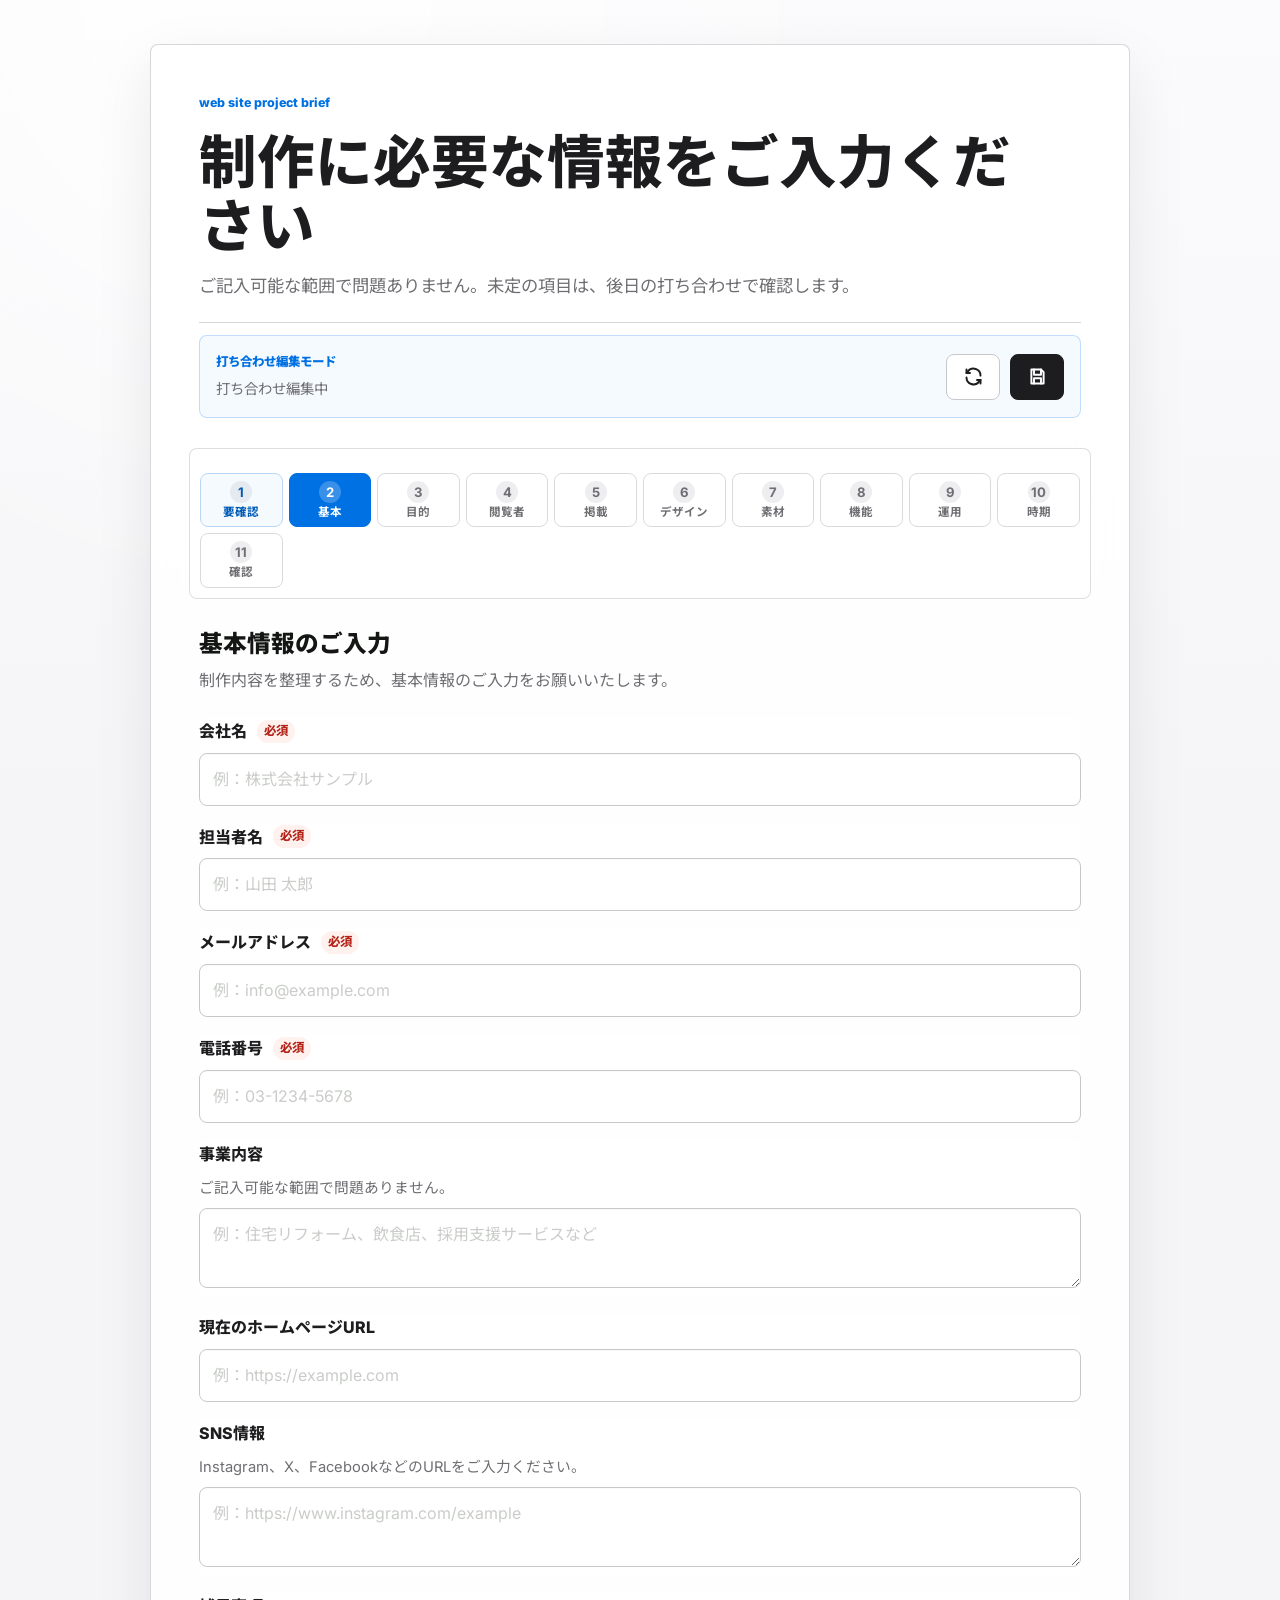
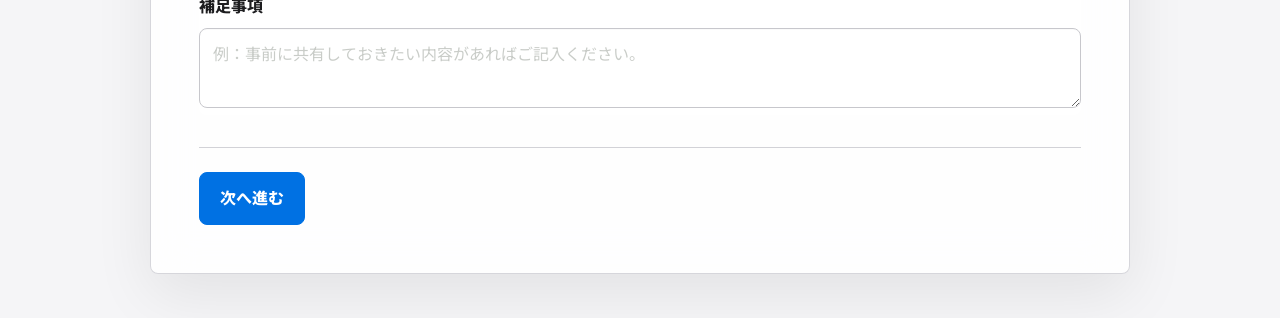
==== index.html @ 3d40e015 "Darken compact meeting edit form" ====
<!doctype html>
<html lang="ja">
  <head>
    <meta charset="utf-8" />
    <meta name="viewport" content="width=device-width, initial-scale=1" />
    <title>ホームページ制作ヒアリングフォーム</title>
    <meta
      name="description"
      content="ホームページ制作の初回相談に向けたヒアリングフォームです。"
    />
    <link rel="stylesheet" href="./styles.css?v=20260622-dark-meeting-edit" />
  </head>
  <body>
    <main class="app-shell">
      <section class="form-panel" aria-labelledby="form-title">
        <header class="app-header">
          <p class="eyebrow">WEB SITE PROJECT BRIEF</p>
          <h1 id="form-title">制作に必要な情報をご入力ください</h1>
          <p class="lead">
            ご記入可能な範囲で問題ありません。未定の項目は、後日の打ち合わせで確認します。
          </p>
        </header>

        <div class="progress-wrap" aria-label="入力の進み具合">
          <div class="progress-meta progress-meta-hidden" aria-hidden="true">
            <span id="step-count">1 / 11</span>
            <span id="save-status" class="save-status">未送信</span>
          </div>
          <div class="progress-track hidden" aria-hidden="true">
            <div id="progress-bar" class="progress-bar"></div>
          </div>
          <nav id="step-jump-nav" class="step-jump-nav" aria-label="入力ページを選択"></nav>
        </div>
        <section id="review-needed-panel" class="review-needed-panel hidden" aria-label="打ち合わせで確認する項目"></section>

        <form id="hearing-form" novalidate>
          <div class="hp-field" aria-hidden="true">
            <label for="hp-website">ウェブサイト</label>
            <input type="text" id="hp-website" name="website" tabindex="-1" autocomplete="off">
          </div>
          <div id="step-root"></div>

          <div id="form-error" class="form-error hidden" role="alert"></div>

          <nav class="form-actions" aria-label="フォーム操作">
            <button type="button" class="button secondary" id="prev-button">前へ戻る</button>
            <button type="button" class="button primary" id="next-button">次へ進む</button>
          </nav>
        </form>
      </section>
    </main>

    <div id="help-modal" class="modal hidden" role="dialog" aria-modal="true" aria-labelledby="help-title">
      <button type="button" class="modal-backdrop" id="help-backdrop" aria-label="閉じる"></button>
      <section class="modal-sheet">
        <div class="modal-header">
          <h2 id="help-title">詳しく見る</h2>
          <button type="button" class="icon-button" id="help-close" aria-label="閉じる">×</button>
        </div>
        <div id="help-body" class="modal-body"></div>
      </section>
    </div>

    <script src="./config.js?v=20260525"></script>
    <script src="./app.js?v=20260622-dark-meeting-edit"></script>
  </body>
</html>
---- styles.css ----
@import url("https://fonts.googleapis.com/css2?family=Inter:wght@400;500;600;700;800&family=Noto+Sans+JP:wght@400;500;700;800&display=swap");

:root {
  color-scheme: light;
  --bg: #121513;
  --bg-soft: #eef0eb;
  --panel: #fbfbf8;
  --paper: #ffffff;
  --text: #171917;
  --muted: #676b65;
  --line: #d9ddd4;
  --line-strong: #b9c0b5;
  --soft: #f3f4ef;
  --primary: #0b6b63;
  --primary-dark: #084b46;
  --primary-soft: #e5f1ef;
  --accent: #a8663a;
  --danger: #b42318;
  --danger-soft: #fff1ee;
  --focus: #1f8bff;
  --shadow: 0 28px 80px rgba(0, 0, 0, 0.28);
}

* {
  box-sizing: border-box;
  letter-spacing: 0;
}

body {
  margin: 0;
  min-width: 0;
  min-height: 100vh;
  background:
    linear-gradient(90deg, rgba(255, 255, 255, 0.045) 1px, transparent 1px),
    linear-gradient(180deg, rgba(255, 255, 255, 0.04) 1px, transparent 1px),
    linear-gradient(145deg, #101412 0%, #18211f 48%, #e9e7df 48.1%, #f5f3ee 100%);
  background-size: 64px 64px, 64px 64px, auto;
  color: var(--text);
  font-family:
    "Noto Sans JP",
    "Yu Gothic",
    "Hiragino Kaku Gothic ProN",
    system-ui,
    -apple-system,
    BlinkMacSystemFont,
    "Segoe UI",
    sans-serif;
  line-height: 1.7;
}

button,
input,
textarea,
select {
  font: inherit;
}

button {
  cursor: pointer;
}

.app-shell {
  width: 100%;
  min-height: 100vh;
  padding: 48px 18px;
  display: flex;
  align-items: flex-start;
  justify-content: center;
}

.form-panel {
  position: relative;
  width: min(100%, 1060px);
  overflow: hidden;
  background: var(--panel);
  border: 1px solid rgba(255, 255, 255, 0.52);
  border-radius: 8px;
  box-shadow: var(--shadow);
  padding: 46px;
}

.form-panel::before {
  content: "";
  position: absolute;
  inset: 0 0 auto;
  height: 5px;
  background: linear-gradient(90deg, var(--primary), var(--accent));
}

.app-header {
  margin-bottom: 32px;
  padding-bottom: 26px;
  border-bottom: 1px solid var(--line);
}

.meeting-banner {
  display: flex;
  align-items: center;
  justify-content: space-between;
  gap: 18px;
  margin: -10px 0 30px;
  padding: 16px;
  border: 1px solid #bfd7d4;
  border-radius: 6px;
  background: var(--primary-soft);
}

.meeting-kicker {
  margin: 0 0 2px;
  color: var(--primary-dark);
  font-size: 0.78rem;
  font-weight: 850;
}

.meeting-title {
  margin: 0;
  font-weight: 850;
}

.meeting-meta {
  margin: 4px 0 0;
  color: var(--muted);
  font-size: 0.9rem;
}

.meeting-actions {
  display: flex;
  flex: 0 0 auto;
  gap: 10px;
}

.meeting-actions .button {
  width: 54px;
  min-height: 46px;
  padding: 9px;
  white-space: nowrap;
}

.icon-text-button {
  display: inline-flex;
  align-items: center;
  justify-content: center;
  gap: 8px;
}

.button-icon {
  display: inline-grid;
  place-items: center;
  width: 22px;
  height: 22px;
  flex: 0 0 auto;
}

.button-icon svg {
  width: 21px;
  height: 21px;
  fill: none;
  stroke: currentColor;
  stroke-width: 2.2;
  stroke-linecap: round;
  stroke-linejoin: round;
}

.meeting-actions .button span:last-child {
  display: none;
}

.eyebrow {
  margin: 0 0 10px;
  color: var(--accent);
  font-size: 0.86rem;
  font-weight: 800;
}

h1,
h2,
h3 {
  line-height: 1.32;
}

h1 {
  margin: 0;
  color: #111311;
  font-size: 2.16rem;
  font-weight: 850;
}

.lead {
  max-width: none;
  margin: 16px 0 0;
  color: var(--muted);
  font-size: 1rem;
}

.progress-wrap {
  margin-bottom: 30px;
}

.progress-meta-hidden {
  display: none !important;
}

.progress-meta {
  display: flex;
  align-items: center;
  justify-content: space-between;
  gap: 16px;
  margin-bottom: 10px;
  color: var(--muted);
  font-size: 0.92rem;
  font-weight: 700;
}

.save-status {
  color: var(--primary);
}

.progress-track {
  height: 8px;
  overflow: hidden;
  border-radius: 999px;
  background: #e4e7df;
}

.progress-bar {
  height: 100%;
  width: 0;
  border-radius: inherit;
  background: linear-gradient(90deg, var(--primary), #2d8d83 62%, var(--accent));
  transition: width 180ms ease;
}

.step-jump-nav {
  display: grid;
  grid-template-columns: repeat(10, minmax(0, 1fr));
  gap: 7px;
  margin-top: 14px;
}

.step-jump-button {
  display: grid;
  place-items: center;
  gap: 3px;
  min-width: 0;
  min-height: 52px;
  padding: 7px 5px;
  border: 1px solid var(--line);
  border-radius: 6px;
  background: var(--paper);
  color: var(--muted);
  font-weight: 850;
}

.step-jump-button:hover,
.step-jump-button:focus-visible {
  border-color: var(--primary);
  color: var(--primary-dark);
  background: var(--primary-soft);
}

.step-jump-button.active {
  border-color: var(--primary);
  background: var(--primary);
  color: #ffffff;
}

.step-jump-button.visited:not(.active) {
  border-color: #c7dcd9;
  background: #f0f7f5;
  color: var(--primary-dark);
}

.step-jump-number {
  display: inline-grid;
  place-items: center;
  width: 22px;
  height: 22px;
  border-radius: 999px;
  background: #eef0eb;
  color: inherit;
  font-size: 0.82rem;
  line-height: 1;
}

.step-jump-button.active .step-jump-number {
  background: rgba(255, 255, 255, 0.2);
}

.step-jump-label {
  width: 100%;
  overflow: hidden;
  text-align: center;
  text-overflow: ellipsis;
  white-space: nowrap;
  font-size: 0.72rem;
  line-height: 1.15;
}

.review-needed-panel {
  margin: -10px 0 28px;
  padding: 16px;
  border: 1px solid var(--line);
  border-radius: 6px;
  background: var(--paper);
  box-shadow: 0 10px 28px rgba(18, 21, 19, 0.05);
}

.review-needed-header {
  display: flex;
  align-items: center;
  justify-content: space-between;
  gap: 12px;
  margin-bottom: 12px;
}

.review-needed-kicker {
  margin: 0 0 2px;
  color: var(--accent);
  font-size: 0.78rem;
  font-weight: 850;
}

.review-needed-header h2 {
  margin: 0;
  font-size: 1.08rem;
}

.review-needed-list {
  display: grid;
  grid-template-columns: repeat(2, minmax(0, 1fr));
  gap: 8px;
}

.review-needed-item {
  display: grid;
  grid-template-columns: 72px 1fr;
  align-items: center;
  gap: 10px;
  min-width: 0;
  border: 1px solid var(--line);
  border-radius: 6px;
  background: var(--soft);
  padding: 10px;
  color: var(--text);
  text-align: left;
}

.review-needed-item:hover,
.review-needed-item:focus-visible {
  border-color: var(--primary);
  background: var(--primary-soft);
}

.review-needed-step {
  display: inline-grid;
  place-items: center;
  min-height: 30px;
  border-radius: 999px;
  background: #ffffff;
  color: var(--primary-dark);
  font-size: 0.78rem;
  font-weight: 850;
}

.review-needed-main {
  display: grid;
  gap: 1px;
  min-width: 0;
}

.review-needed-field {
  overflow: hidden;
  color: var(--muted);
  font-size: 0.82rem;
  text-overflow: ellipsis;
  white-space: nowrap;
}

.review-needed-value {
  overflow: hidden;
  font-weight: 850;
  text-overflow: ellipsis;
  white-space: nowrap;
}

.review-needed-summary {
  display: flex;
  align-items: center;
  gap: 14px;
  margin-bottom: 18px;
  padding: 16px;
  border-radius: 6px;
  background: var(--primary-soft);
  color: var(--primary-dark);
}

.review-needed-summary span {
  display: inline-grid;
  place-items: center;
  width: 46px;
  height: 46px;
  border-radius: 999px;
  background: var(--primary);
  color: #ffffff;
  font-size: 1.35rem;
  font-weight: 850;
}

.review-needed-summary p {
  margin: 0;
  font-weight: 850;
}

.review-needed-groups {
  display: grid;
  gap: 16px;
}

.review-needed-group {
  border: 1px solid var(--line);
  border-radius: 6px;
  background: var(--paper);
  overflow: hidden;
}

.review-needed-group-title {
  width: 100%;
  display: grid;
  grid-template-columns: 86px 1fr auto;
  align-items: center;
  gap: 12px;
  border: 0;
  border-bottom: 1px solid var(--line);
  background: #f7f8f4;
  padding: 13px 14px;
  text-align: left;
}

.review-needed-group-title span {
  display: inline-grid;
  place-items: center;
  min-height: 30px;
  border-radius: 999px;
  background: #ffffff;
  color: var(--primary-dark);
  font-size: 0.78rem;
  font-weight: 850;
}

.review-needed-group-title strong {
  min-width: 0;
  font-size: 1rem;
}

.review-needed-group-title em {
  color: var(--muted);
  font-style: normal;
  font-weight: 850;
}

.review-needed-list-large {
  grid-template-columns: repeat(2, minmax(0, 1fr));
  padding: 12px;
}

.review-needed-list-large .review-needed-item {
  grid-template-columns: 1fr;
}

.admin-mode {
  min-height: 100vh;
  background: #f6f7f3;
  color: #151815;
}

.admin-app-shell {
  min-height: 100vh;
  display: grid;
  grid-template-columns: 248px 1fr;
}

body.is-company-management-open {
  overflow: hidden;
}

.admin-sidebar {
  position: sticky;
  top: 0;
  height: 100vh;
  padding: 24px 18px;
  background: #111714;
  color: #f7f4e9;
}

.admin-brand {
  display: flex;
  align-items: center;
  gap: 12px;
  margin-bottom: 30px;
}

.admin-brand > span {
  display: grid;
  place-items: center;
  width: 42px;
  height: 42px;
  border-radius: 8px;
  background: #e6c66a;
  color: #111714;
  font-weight: 900;
}

.admin-brand strong,
.admin-brand small {
  display: block;
}

.admin-brand small {
  color: #aab0a5;
}

.admin-nav {
  display: grid;
  gap: 8px;
}

.admin-nav a {
  display: block;
  border-radius: 6px;
  color: #cfd5ca;
  padding: 11px 12px;
  text-decoration: none;
  font-weight: 850;
}

.admin-nav a.active {
  background: #25332d;
  color: #ffffff;
}

.admin-nav a[aria-disabled="true"] {
  opacity: 0.48;
}

.admin-workspace {
  padding: 28px;
}

.admin-hero {
  display: grid;
  grid-template-columns: 1fr minmax(320px, 420px);
  gap: 18px;
  align-items: end;
  margin-bottom: 18px;
}

.admin-hero p {
  margin: 0 0 6px;
  color: #0b6b63;
  font-size: 0.82rem;
  font-weight: 900;
  text-transform: uppercase;
}

.admin-hero h1 {
  margin: 0;
  font-size: 2rem;
}

.admin-hero span {
  color: #697067;
}

.admin-key-card,
.admin-stats article,
.admin-control-bar,
.admin-card,
.admin-empty-state {
  border: 1px solid #d8ddd4;
  border-radius: 8px;
  background: #ffffff;
  box-shadow: 0 14px 34px rgba(18, 21, 19, 0.06);
}

.admin-key-card {
  padding: 14px;
}

.admin-key-card label,
.admin-search label,
.admin-status-filter label {
  display: block;
  margin-bottom: 7px;
  color: #697067;
  font-size: 0.78rem;
  font-weight: 850;
}

.admin-key-card div {
  display: grid;
  grid-template-columns: 1fr auto;
  gap: 8px;
}

.admin-primary-button {
  display: inline-flex;
  align-items: center;
  justify-content: center;
  min-height: 44px;
  border: 0;
  border-radius: 6px;
  background: #111714;
  color: #ffffff;
  padding: 10px 16px;
  text-decoration: none;
  font-weight: 900;
}

.admin-stats {
  display: grid;
  grid-template-columns: repeat(3, minmax(0, 1fr));
  gap: 12px;
  margin-bottom: 16px;
}

.admin-stats article {
  padding: 16px;
}

.admin-stats span {
  display: block;
  color: #697067;
  font-size: 0.82rem;
  font-weight: 850;
}

.admin-stats strong {
  display: block;
  margin-top: 4px;
  font-size: 1.9rem;
}

.admin-control-bar {
  display: grid;
  grid-template-columns: 1fr 220px auto;
  gap: 12px;
  align-items: end;
  margin-bottom: 16px;
  padding: 14px;
}

.admin-summary {
  color: #697067;
  font-weight: 850;
  white-space: nowrap;
}

.admin-list {
  display: grid;
  gap: 12px;
}

.admin-empty-state {
  padding: 36px;
  text-align: center;
}

.admin-empty-state h2,
.admin-empty-state p {
  margin: 0;
}

.admin-empty-state p {
  margin-top: 8px;
  color: #697067;
}

.admin-card {
  padding: 0;
}

.admin-card-date {
  margin: 0 0 4px;
  color: #697067;
  font-size: 0.82rem;
  font-weight: 850;
}

.admin-card h2,
.admin-card p {
  margin: 0;
}

.admin-company-card-button {
  display: block;
  width: 100%;
  min-height: 74px;
  border: 0;
  border-radius: 8px;
  background: #ffffff;
  color: #111714;
  padding: 20px 22px;
  font-size: 1.28rem;
  font-weight: 900;
  text-align: left;
  cursor: pointer;
}

.admin-company-card-button:hover,
.admin-company-card-button:focus-visible {
  background: #f7faf7;
  color: #075f55;
}

.project-drawer {
  position: fixed;
  inset: 0;
  z-index: 100;
  background: #eef1ec;
}

.project-drawer-backdrop {
  display: none;
  border: 0;
  background: transparent;
}

.project-drawer-panel {
  position: absolute;
  inset: 0;
  width: 100%;
  min-height: 100dvh;
  overflow: auto;
  background: #eef1ec;
  box-shadow: none;
}

.project-drawer-header {
  position: sticky;
  top: 0;
  z-index: 1;
  display: flex;
  align-items: flex-start;
  justify-content: space-between;
  gap: 16px;
  padding: 22px;
  border-bottom: 1px solid #d8ddd4;
  background: #ffffff;
}

.project-drawer-header p,
.project-drawer-header h2,
.project-drawer-header span {
  margin: 0;
}

.project-drawer-header p {
  color: #0b6b63;
  font-size: 0.78rem;
  font-weight: 900;
}

.project-drawer-header h2 {
  margin-top: 2px;
  font-size: 1.35rem;
}

.project-drawer-header span {
  color: #697067;
}

.project-drawer-close {
  display: inline-grid;
  place-items: center;
  width: 38px;
  height: 38px;
  border: 1px solid #d8ddd4;
  border-radius: 999px;
  background: #ffffff;
  color: #111714;
  font-size: 1.2rem;
}

.project-explorer {
  display: grid;
  grid-template-columns: 320px minmax(0, 1fr);
  min-height: calc(100dvh - 101px);
}

.project-tree {
  border-right: 1px solid #d8ddd4;
  background: #f7f8f5;
  padding: 16px 12px;
}

.project-tree-root {
  margin: 0 0 12px;
  border-radius: 6px;
  background: #111714;
  color: #ffffff;
  padding: 11px 12px;
  font-size: 0.86rem;
  font-weight: 900;
}

.project-tree-item {
  display: grid;
  grid-template-columns: 30px minmax(0, 1fr) auto;
  align-items: center;
  gap: 10px;
  width: 100%;
  min-height: 58px;
  border: 0;
  border-radius: 7px;
  background: transparent;
  color: #30362f;
  padding: 9px 10px;
  text-align: left;
}

.project-tree-item:hover,
.project-tree-item.is-active {
  background: #e4ebe6;
}

.project-tree-item:disabled {
  cursor: not-allowed;
  opacity: 0.45;
}

.project-tree-item.is-active {
  color: #075f55;
}

.project-tree-child {
  margin-left: 20px;
  width: calc(100% - 20px);
}

.project-folder-icon {
  position: relative;
  width: 24px;
  height: 18px;
  border-radius: 4px;
  background: #0b6b63;
}

.project-folder-icon::before {
  content: "";
  position: absolute;
  top: -5px;
  left: 2px;
  width: 11px;
  height: 7px;
  border-radius: 4px 4px 0 0;
  background: #2c8f83;
}

.project-folder-icon.is-info {
  border-radius: 999px;
}

.project-folder-icon.is-info::before {
  display: none;
}

.project-folder-icon.is-link {
  width: 24px;
  height: 24px;
  border-radius: 999px;
  background: #111714;
}

.project-folder-icon.is-link::before {
  top: 6px;
  left: 6px;
  width: 12px;
  height: 6px;
  border: 2px solid #ffffff;
  border-radius: 999px;
  background: transparent;
}

.project-folder-icon.is-requirements {
  width: 24px;
  height: 24px;
  border-radius: 7px;
  background: #f0c400;
}

.project-folder-icon.is-requirements::before {
  top: 5px;
  left: 5px;
  width: 14px;
  height: 3px;
  border-radius: 999px;
  background: #111714;
  box-shadow: 0 6px 0 #111714, 0 12px 0 #111714;
}

.project-folder-icon.is-ai {
  width: 24px;
  height: 24px;
  border-radius: 7px;
  background: #111714;
}

.project-folder-icon.is-ai::before {
  top: 5px;
  left: 5px;
  width: 14px;
  height: 14px;
  border-radius: 4px;
  background: linear-gradient(135deg, #f0c400, #0b6b63);
}

.project-tree-item strong,
.project-tree-item small,
.project-tree-item em {
  display: block;
}

.project-tree-item strong {
  overflow: hidden;
  text-overflow: ellipsis;
  white-space: nowrap;
}

.project-tree-item small {
  margin-top: 2px;
  color: #697067;
  font-size: 0.76rem;
  font-weight: 800;
}

.project-tree-item em {
  min-width: 24px;
  border-radius: 999px;
  background: #ffffff;
  color: #697067;
  padding: 3px 7px;
  font-style: normal;
  font-size: 0.75rem;
  font-weight: 900;
  text-align: center;
}

.project-file-pane {
  padding: 22px;
}

.project-file-pane-header {
  display: flex;
  align-items: flex-start;
  justify-content: space-between;
  gap: 16px;
  margin-bottom: 14px;
  border: 1px solid #d8ddd4;
  border-radius: 8px;
  background: #ffffff;
  padding: 18px;
}

.project-file-pane-header p,
.project-file-pane-header h3,
.project-file-pane-header span {
  margin: 0;
}

.project-file-pane-header p {
  color: #697067;
  font-size: 0.8rem;
  font-weight: 900;
}

.project-file-pane-header h3 {
  margin-top: 3px;
  font-size: 1.3rem;
}

.project-file-pane-header span {
  display: block;
  margin-top: 5px;
  color: #697067;
}

.project-file-pane-header > strong {
  justify-self: start;
  border-radius: 999px;
  background: #dff0eb;
  color: #075f55;
  padding: 7px 12px;
  white-space: nowrap;
}

.project-file-list {
  display: grid;
  gap: 8px;
}

.project-file-row {
  display: grid;
  grid-template-columns: 58px minmax(0, 1fr);
  align-items: center;
  gap: 12px;
  border: 1px solid #d8ddd4;
  border-radius: 8px;
  background: #ffffff;
  padding: 12px;
}

.project-file-icon {
  display: inline-grid;
  place-items: center;
  width: 46px;
  height: 46px;
  border-radius: 6px;
  background: #111714;
  color: #ffffff;
  font-size: 0.7rem;
  font-weight: 900;
}

.project-file-row strong {
  display: block;
  overflow-wrap: anywhere;
  font-size: 0.95rem;
}

.project-file-row small {
  display: block;
  margin-top: 4px;
  color: #697067;
  font-weight: 800;
}

.project-empty-state {
  display: grid;
  place-items: center;
  min-height: 220px;
  border: 1px dashed #cbd3c7;
  border-radius: 8px;
  background: #ffffff;
  color: #697067;
  padding: 24px;
  text-align: center;
}

.project-empty-state p,
.project-empty-state span {
  margin: 0;
}

.project-empty-state p {
  color: #111714;
  font-size: 1.05rem;
  font-weight: 900;
}

.company-detail-grid {
  display: grid;
  grid-template-columns: repeat(2, minmax(0, 1fr));
  gap: 10px;
}

.company-detail-card {
  border: 1px solid #d8ddd4;
  border-radius: 8px;
  background: #ffffff;
  padding: 16px;
}

.company-detail-card span,
.company-detail-card strong {
  display: block;
}

.company-detail-card span {
  color: #697067;
  font-size: 0.78rem;
  font-weight: 900;
}

.company-detail-card strong {
  margin-top: 5px;
  overflow-wrap: anywhere;
  font-size: 1.04rem;
}

.company-action-list {
  display: grid;
  gap: 10px;
}

.company-action-card {
  display: block;
  border: 1px solid #d8ddd4;
  border-radius: 8px;
  background: #ffffff;
  color: #111714;
  padding: 18px;
  text-decoration: none;
}

.company-action-card:hover,
.company-action-card:focus-visible {
  border-color: #0b6b63;
  color: #075f55;
}

.company-action-card span,
.company-action-card strong {
  display: block;
}

.company-action-card span {
  color: #697067;
  font-size: 0.8rem;
  font-weight: 900;
}

.company-action-card strong {
  margin-top: 4px;
  font-size: 1.2rem;
}

.company-action-mini-button {
  align-self: flex-start;
  border: 0;
  border-radius: 6px;
  background: #111714;
  color: #ffffff;
  padding: 10px 14px;
  font-weight: 900;
}

.requirements-board {
  display: grid;
  grid-template-columns: repeat(2, minmax(0, 1fr));
  gap: 10px;
}

.requirement-card {
  min-height: 152px;
  border: 1px solid #d8ddd4;
  border-radius: 8px;
  background: #ffffff;
  padding: 16px;
}

.requirement-card span,
.requirement-card strong,
.requirement-card p {
  display: block;
  margin: 0;
}

.requirement-card span {
  color: #0b6b63;
  font-size: 0.78rem;
  font-weight: 900;
}

.requirement-card strong {
  margin-top: 8px;
  overflow-wrap: anywhere;
  color: #111714;
  font-size: 1.06rem;
  line-height: 1.55;
}

.requirement-card p {
  margin-top: 10px;
  color: #697067;
  font-size: 0.88rem;
  line-height: 1.55;
}

.ai-requirements-layout {
  display: grid;
  grid-template-columns: minmax(240px, 320px) minmax(0, 1fr);
  gap: 12px;
}

.ai-requirements-guide {
  align-self: start;
  border: 1px solid #d8ddd4;
  border-radius: 8px;
  background: #ffffff;
  padding: 18px;
}

.ai-requirements-guide span,
.ai-requirements-guide strong,
.ai-requirements-guide p {
  display: block;
  margin: 0;
}

.ai-requirements-guide span {
  color: #0b6b63;
  font-size: 0.78rem;
  font-weight: 900;
}

.ai-requirements-guide strong {
  margin-top: 8px;
  line-height: 1.55;
}

.ai-requirements-guide p {
  margin-top: 12px;
  color: #697067;
  line-height: 1.65;
}

.ai-requirements-prompt {
  width: 100%;
  min-height: 620px;
  border: 1px solid #d8ddd4;
  border-radius: 8px;
  background: #ffffff;
  color: #111714;
  padding: 18px;
  font-family: "Consolas", "Menlo", monospace;
  font-size: 0.9rem;
  line-height: 1.7;
  resize: vertical;
}

.step-header {
  margin-bottom: 24px;
}

.step-title-row {
  display: flex;
  align-items: center;
  gap: 10px;
  margin-bottom: 9px;
}

.step-title-row h2 {
  margin: 0;
  color: #141614;
  font-size: 1.48rem;
  font-weight: 850;
}

.step-description {
  margin: 0;
  color: var(--muted);
}

.help-trigger {
  display: inline-grid;
  flex: 0 0 auto;
  place-items: center;
  width: 26px;
  height: 26px;
  border: 1px solid var(--line);
  border-radius: 999px;
  background: var(--paper);
  color: var(--primary-dark);
  padding: 0;
  font-size: 0.86rem;
  font-weight: 800;
  line-height: 1;
}

.help-trigger:hover,
.help-trigger:focus-visible {
  border-color: var(--primary);
  background: var(--primary-soft);
}

.fields {
  display: grid;
  gap: 18px;
}

.field {
  display: grid;
  gap: 8px;
}

.field:is(fieldset) {
  min-inline-size: 0;
  border: 0;
  margin: 0;
  padding: 0;
}

.field label,
.field legend {
  color: var(--text);
  font-weight: 800;
}

.field > label {
  display: inline-flex;
  align-items: center;
  gap: 6px;
  width: fit-content;
}

.required {
  display: inline-flex;
  align-items: center;
  min-height: 22px;
  margin-left: 4px;
  border-radius: 999px;
  background: var(--danger-soft);
  color: var(--danger);
  padding: 1px 7px;
  font-size: 0.78rem;
  font-weight: 800;
}

.hint {
  margin: 0;
  color: var(--muted);
  font-size: 0.92rem;
}

input,
textarea,
select {
  width: 100%;
  min-height: 50px;
  border: 1px solid var(--line);
  border-radius: 6px;
  background: var(--paper);
  color: var(--text);
  padding: 12px 13px;
  transition:
    border-color 160ms ease,
    box-shadow 160ms ease,
    background-color 160ms ease;
}

textarea {
  min-height: 112px;
  resize: vertical;
}

input:hover,
textarea:hover,
select:hover {
  border-color: var(--line-strong);
}

input::placeholder,
textarea::placeholder {
  color: #8f968d;
  opacity: 0.48;
}

input:focus,
textarea:focus,
select:focus,
button:focus-visible,
summary:focus-visible {
  outline: 3px solid rgba(31, 139, 255, 0.24);
  outline-offset: 2px;
}

.error-text {
  display: none;
  color: var(--danger);
  font-size: 0.9rem;
}

.field.invalid input {
  border-color: var(--danger);
  background: var(--danger-soft);
}

.field.invalid .error-text {
  display: block;
}

.option-grid {
  display: grid;
  grid-template-columns: repeat(auto-fit, minmax(190px, 1fr));
  gap: 10px;
  border: 0;
  padding: 0;
  margin: 0;
}

.option-card {
  position: relative;
  display: flex;
  min-height: 56px;
  align-items: center;
  gap: 10px;
  border: 1px solid var(--line);
  border-radius: 6px;
  background: var(--paper);
  padding: 12px 13px;
  transition:
    transform 140ms ease,
    border-color 140ms ease,
    background-color 140ms ease;
}

.option-card:hover {
  transform: translateY(-1px);
  border-color: var(--line-strong);
}

.option-card input {
  width: 18px;
  min-height: 18px;
  height: 18px;
  flex: 0 0 auto;
  accent-color: var(--primary);
}

.option-card:has(input:checked) {
  border-color: var(--primary);
  background: var(--primary-soft);
}

.schedule-step-header {
  max-width: none;
  margin-right: 0;
  margin-left: 0;
  text-align: left;
}

.schedule-step-header h2 {
  margin: 0 0 8px;
  color: #12231f;
  font-size: 1.62rem;
  font-weight: 850;
}

.schedule-sections {
  display: grid;
  gap: 24px;
}

.schedule-section {
  display: grid;
  gap: 12px;
}

.schedule-section h3 {
  display: flex;
  align-items: center;
  gap: 10px;
  margin: 0;
  color: #12231f;
  font-size: 1.08rem;
  font-weight: 850;
}

.schedule-section h3::before {
  content: "";
  width: 5px;
  height: 24px;
  border-radius: 999px;
  background: var(--primary);
}

.schedule-section-body {
  display: grid;
  gap: 13px;
}

.domain-server-pair {
  display: grid;
  grid-template-columns: repeat(2, minmax(0, 1fr));
  gap: 17px;
}

.schedule-field-row {
  display: grid;
  grid-template-columns: minmax(0, 1fr);
  gap: 6px;
}

.schedule-field-main {
  min-width: 0;
}

.schedule-side-note {
  margin: 0;
  color: var(--muted);
  font-size: 0.84rem;
  line-height: 1.65;
}

.schedule-field-row:has(textarea) .schedule-side-note {
  margin-top: 0;
}

.server-info-grid {
  display: grid;
  grid-template-columns: repeat(2, minmax(0, 1fr));
  gap: 14px;
  margin-bottom: 2px;
}

.server-info-card {
  display: grid;
  grid-template-columns: 56px minmax(0, 1fr);
  gap: 13px;
  align-items: center;
  min-height: 116px;
  border: 1px solid #dfe6dc;
  border-radius: 8px;
  background: linear-gradient(135deg, #eef3eb, #f7f7f2);
  padding: 16px;
}

.server-info-card img {
  width: 52px;
  height: 52px;
  object-fit: contain;
}

.server-info-card h4 {
  margin: 0 0 4px;
  color: #12231f;
  font-size: 0.96rem;
  font-weight: 850;
  line-height: 1.45;
}

.server-info-card p {
  margin: 0;
  color: var(--muted);
  font-size: 0.82rem;
  line-height: 1.6;
}

.purpose-field legend {
  display: flex;
  align-items: center;
  justify-content: space-between;
  gap: 12px;
  width: 100%;
}

.choice-note {
  color: var(--accent);
  font-size: 0.82rem;
  font-weight: 850;
}

.purpose-option-grid {
  display: grid;
  grid-template-columns: repeat(3, minmax(0, 1fr));
  gap: 12px;
  margin-top: 4px;
}

.purpose-card {
  position: relative;
  display: grid;
  min-height: 142px;
  place-items: center;
  align-content: center;
  gap: 12px;
  border: 1px solid var(--line);
  border-radius: 8px;
  background: var(--paper);
  color: var(--primary-dark);
  padding: 22px 14px 18px;
  text-align: center;
  box-shadow: 0 10px 28px rgba(18, 21, 19, 0.06);
  transition:
    transform 150ms ease,
    border-color 150ms ease,
    background-color 150ms ease,
    color 150ms ease,
    box-shadow 150ms ease;
}

.purpose-card:hover {
  transform: translateY(-2px);
  border-color: var(--line-strong);
  box-shadow: 0 16px 34px rgba(18, 21, 19, 0.1);
}

.purpose-card input {
  position: absolute;
  width: 1px;
  height: 1px;
  overflow: hidden;
  clip: rect(0 0 0 0);
  clip-path: inset(50%);
  white-space: nowrap;
}

.purpose-icon {
  display: block;
  width: 42px;
  height: 42px;
  object-fit: contain;
  filter: brightness(0) saturate(100%) invert(22%) sepia(37%) saturate(1053%) hue-rotate(130deg) brightness(92%) contrast(94%);
  transition: filter 150ms ease;
}

.purpose-label {
  max-width: 100%;
  color: var(--text);
  font-size: 0.95rem;
  font-weight: 850;
  line-height: 1.35;
}

.purpose-check {
  position: absolute;
  top: 12px;
  right: 12px;
  display: grid;
  width: 20px;
  height: 20px;
  place-items: center;
  border: 1.5px solid var(--line);
  border-radius: 999px;
  background: var(--paper);
}

.purpose-check::after {
  content: "";
  width: 7px;
  height: 4px;
  border: solid transparent;
  border-width: 0 0 2px 2px;
  transform: rotate(-45deg);
}

.purpose-card:has(input:focus-visible) {
  outline: 3px solid rgba(31, 139, 255, 0.24);
  outline-offset: 2px;
}

.purpose-card:has(input:checked) {
  border-color: var(--primary-dark);
  background:
    linear-gradient(160deg, rgba(255, 255, 255, 0.07), transparent 42%),
    var(--primary);
  color: #ffffff;
  box-shadow: 0 18px 36px rgba(8, 75, 70, 0.2);
}

.purpose-card:has(input:checked) .purpose-label {
  color: #ffffff;
}

.purpose-card:has(input:checked) .purpose-icon {
  filter: none;
}

.purpose-card:has(input:checked) .purpose-check {
  border-color: #ffffff;
  background: #ffffff;
}

.purpose-card:has(input:checked) .purpose-check::after {
  border-color: var(--primary);
}

.audience-field legend {
  display: flex;
  align-items: center;
  justify-content: space-between;
  gap: 12px;
  width: 100%;
}

.audience-option-grid {
  display: grid;
  grid-template-columns: repeat(4, minmax(0, 1fr));
  gap: 12px;
  margin-top: 4px;
}

.audience-card {
  position: relative;
  display: grid;
  grid-template-columns: 30px minmax(0, 1fr) 22px;
  min-height: 58px;
  align-items: center;
  gap: 12px;
  border: 1px solid var(--line);
  border-radius: 6px;
  background: var(--paper);
  color: var(--primary-dark);
  padding: 12px 12px;
  box-shadow: 0 8px 22px rgba(18, 21, 19, 0.05);
  transition:
    transform 150ms ease,
    border-color 150ms ease,
    background-color 150ms ease,
    color 150ms ease,
    box-shadow 150ms ease;
}

.audience-card:hover {
  transform: translateY(-1px);
  border-color: var(--line-strong);
  box-shadow: 0 13px 28px rgba(18, 21, 19, 0.08);
}

.audience-card input {
  position: absolute;
  width: 1px;
  height: 1px;
  overflow: hidden;
  clip: rect(0 0 0 0);
  clip-path: inset(50%);
  white-space: nowrap;
}

.audience-icon,
.field-icon {
  display: block;
  object-fit: contain;
  filter: brightness(0) saturate(100%) invert(22%) sepia(37%) saturate(1053%) hue-rotate(130deg) brightness(92%) contrast(94%);
}

.audience-icon {
  width: 30px;
  height: 30px;
}

.field-icon {
  width: 22px;
  height: 22px;
}

.audience-label {
  min-width: 0;
  color: var(--text);
  font-size: 0.92rem;
  font-weight: 850;
  line-height: 1.35;
  white-space: nowrap;
}

.audience-check {
  display: grid;
  width: 20px;
  height: 20px;
  place-items: center;
  border: 1.5px solid var(--line-strong);
  border-radius: 6px;
  background: var(--paper);
}

.audience-check::after {
  content: "";
  width: 7px;
  height: 4px;
  border: solid transparent;
  border-width: 0 0 2px 2px;
  transform: rotate(-45deg);
}

.audience-card:has(input:focus-visible) {
  outline: 3px solid rgba(31, 139, 255, 0.24);
  outline-offset: 2px;
}

.audience-card:has(input:checked) {
  border-color: var(--primary-dark);
  background:
    linear-gradient(160deg, rgba(255, 255, 255, 0.07), transparent 42%),
    var(--primary);
  color: #ffffff;
  box-shadow: 0 15px 30px rgba(8, 75, 70, 0.18);
}

.audience-card:has(input:checked) .audience-label {
  color: #ffffff;
}

.audience-card:has(input:checked) .audience-icon {
  filter: none;
}

.audience-card:has(input:checked) .audience-check {
  border-color: #ffffff;
  border-radius: 999px;
  background: #ffffff;
}

.audience-card:has(input:checked) .audience-check::after {
  border-color: var(--primary);
}

.control-shell {
  position: relative;
}

.control-shell.has-field-icon input,
.control-shell.has-field-icon select,
.control-shell.has-field-icon textarea {
  padding-left: 48px;
}

.field-icon {
  position: absolute;
  left: 15px;
  top: 25px;
  z-index: 1;
  transform: translateY(-50%);
  pointer-events: none;
  opacity: 0.88;
}

.textarea-shell .field-icon {
  top: 21px;
  transform: none;
}

.tri-list {
  display: grid;
  gap: 12px;
}

.tri-row {
  display: grid;
  grid-template-columns: minmax(120px, 1fr) auto;
  gap: 12px;
  align-items: center;
  padding: 13px;
  border: 1px solid var(--line);
  border-radius: 6px;
  background: var(--paper);
}

.tri-label {
  font-weight: 800;
}

.tri-controls {
  display: grid;
  grid-template-columns: repeat(3, minmax(72px, 1fr));
  gap: 0;
  overflow: hidden;
  border: 1px solid var(--line);
  border-radius: 6px;
}

.tri-controls label {
  display: flex;
  align-items: center;
  justify-content: center;
  width: 100%;
  min-width: 0;
  min-height: 40px;
  border-right: 1px solid var(--line);
  color: var(--muted);
  background: #fafaf7;
  padding: 0 12px;
  font-size: 0.91rem;
  font-weight: 800;
  white-space: nowrap;
}

.tri-controls label:last-child {
  border-right: 0;
}

.tri-controls input {
  position: absolute;
  opacity: 0;
  pointer-events: none;
}

.tri-controls label:has(input:checked) {
  background: var(--primary);
  color: #fff;
}

.contents-tri-list {
  grid-template-columns: repeat(2, minmax(0, 1fr));
  gap: 14px 16px;
}

.contents-tri-row {
  grid-template-columns: minmax(0, 1fr) auto;
  min-height: 78px;
  padding: 16px;
  box-shadow: 0 10px 28px rgba(18, 21, 19, 0.05);
}

.contents-tri-label {
  display: flex;
  min-width: 0;
  align-items: center;
  gap: 14px;
  font-size: 1.02rem;
}

.contents-icon {
  display: block;
  width: 34px;
  height: 34px;
  flex: 0 0 auto;
  object-fit: contain;
  filter: brightness(0) saturate(100%) invert(22%) sepia(37%) saturate(1053%) hue-rotate(130deg) brightness(92%) contrast(94%);
}

.contents-tri-controls {
  grid-template-columns: repeat(3, minmax(58px, 1fr));
  min-width: 180px;
}

.contents-tri-controls label {
  min-height: 48px;
  background: var(--paper);
}

.contents-tri-controls label:has(input[value="needed"]:checked) {
  background: var(--primary);
  color: #ffffff;
}

.contents-tri-controls label:has(input[value="not_needed"]:checked) {
  background: #e8ebe5;
  color: var(--text);
}

.contents-tri-controls label:has(input[value="undecided"]:checked) {
  background: #f3e8dc;
  color: #6d442a;
}

.contents-tri-field + .field {
  margin-top: 8px;
  padding: 18px;
  border: 1px solid var(--line);
  border-radius: 6px;
  background: var(--paper);
  box-shadow: 0 10px 28px rgba(18, 21, 19, 0.05);
}

.contents-tri-field + .field label {
  font-size: 1.02rem;
}

.features-tri-list {
  grid-template-columns: repeat(2, minmax(0, 1fr));
  gap: 16px 18px;
}

.features-tri-row {
  grid-template-columns: minmax(0, 1fr) auto;
  min-height: 112px;
  padding: 16px;
  box-shadow: 0 10px 28px rgba(18, 21, 19, 0.05);
}

.features-tri-label {
  display: grid;
  grid-template-columns: 52px minmax(0, 1fr);
  min-width: 0;
  align-items: center;
  gap: 14px;
}

.feature-icon-tile {
  display: grid;
  width: 52px;
  height: 52px;
  place-items: center;
  border-radius: 8px;
  background: #f0f1ec;
}

.feature-icon {
  display: block;
  width: 34px;
  height: 34px;
  object-fit: contain;
  filter: brightness(0) saturate(100%) invert(22%) sepia(37%) saturate(1053%) hue-rotate(130deg) brightness(92%) contrast(94%);
}

.feature-copy {
  display: grid;
  gap: 4px;
  min-width: 0;
}

.feature-title {
  color: var(--text);
  font-size: 0.98rem;
  font-weight: 850;
  line-height: 1.35;
  white-space: nowrap;
}

.feature-description {
  color: var(--muted);
  font-size: 0.84rem;
  font-weight: 600;
  line-height: 1.5;
}

.features-tri-controls {
  grid-template-columns: repeat(3, minmax(58px, 1fr));
  min-width: 174px;
}

.features-tri-controls label {
  min-height: 50px;
  background: var(--paper);
}

.features-tri-controls label:has(input[value="needed"]:checked) {
  background: var(--primary);
  color: #ffffff;
}

.features-tri-controls label:has(input[value="not_needed"]:checked) {
  background: #e8ebe5;
  color: var(--text);
}

.features-tri-controls label:has(input[value="undecided"]:checked) {
  background: #a8663a;
  color: #ffffff;
}

.features-tri-field + .field {
  margin-top: 8px;
  padding: 18px;
  border: 1px solid var(--line);
  border-radius: 6px;
  background: var(--paper);
  box-shadow: 0 10px 28px rgba(18, 21, 19, 0.05);
}

.features-tri-field + .field > label {
  font-size: 1.02rem;
}

.form-actions {
  display: flex;
  justify-content: space-between;
  gap: 12px;
  margin-top: 32px;
  padding-top: 24px;
  border-top: 1px solid var(--line);
}

.button {
  min-height: 50px;
  border: 1px solid transparent;
  border-radius: 6px;
  padding: 12px 20px;
  font-weight: 850;
  transition:
    transform 140ms ease,
    border-color 140ms ease,
    background-color 140ms ease,
    color 140ms ease;
}

.button:hover {
  transform: translateY(-1px);
}

.button.primary {
  background: #121513;
  color: #fff;
}

.button.primary:hover {
  background: var(--primary);
}

.button.secondary {
  background: transparent;
  border-color: var(--line-strong);
  color: var(--text);
}

.button.secondary:hover {
  border-color: var(--text);
}

.button.ghost {
  background: transparent;
  color: var(--muted);
}

.button[disabled] {
  cursor: not-allowed;
  opacity: 0.55;
  transform: none;
}

.form-error {
  margin-top: 22px;
  padding: 15px 16px;
  border: 1px solid #f1b8af;
  border-radius: 6px;
  background: var(--danger-soft);
  color: var(--danger);
}

.confirm-section {
  border: 1px solid var(--line);
  border-radius: 6px;
  background: var(--paper);
}

.confirm-section + .confirm-section {
  margin-top: 12px;
}

.confirm-section summary {
  cursor: pointer;
  display: flex;
  align-items: center;
  justify-content: space-between;
  gap: 12px;
  padding: 15px 16px;
  font-weight: 850;
}

.confirm-badge {
  flex-shrink: 0;
  display: inline-flex;
  align-items: center;
  padding: 2px 9px;
  border-radius: 999px;
  font-size: 0.8rem;
  font-weight: 800;
}

.confirm-badge.empty {
  background: #fff1ee;
  color: var(--danger);
}

.confirm-badge.done {
  background: var(--primary-soft);
  color: var(--primary-dark);
}

.confirm-items {
  display: grid;
  gap: 10px;
  padding: 0 16px 16px;
}

.confirm-item {
  display: grid;
  grid-template-columns: 180px 1fr;
  gap: 12px;
  border-top: 1px solid var(--soft);
  padding-top: 10px;
}

.confirm-label {
  color: var(--muted);
}

.empty-value {
  color: #9b9f97;
}

.edit-button {
  justify-self: start;
  margin-top: 6px;
  border: 0;
  background: transparent;
  color: var(--primary);
  font-weight: 850;
  padding: 4px 0;
}

.privacy-note {
  margin: 18px 0 0;
  padding: 15px 16px;
  border-radius: 6px;
  background: var(--primary-soft);
  color: var(--primary-dark);
}

.complete-box {
  padding: 24px;
  border-radius: 6px;
  background: var(--primary-soft);
  border: 1px solid #c5dfdc;
}

.complete-box h2 {
  margin: 0 0 8px;
}

.complete-box p {
  margin: 0 0 8px;
}

.hp-field {
  position: absolute;
  left: -9999px;
  top: auto;
  width: 1px;
  height: 1px;
  overflow: hidden;
}

.modal.hidden,
.hidden {
  display: none !important;
}

.modal {
  position: fixed;
  inset: 0;
  z-index: 20;
  display: flex;
  align-items: center;
  justify-content: center;
  padding: 18px;
}

.modal-backdrop {
  position: absolute;
  inset: 0;
  border: 0;
  background: rgba(18, 21, 19, 0.62);
}

.modal-sheet {
  position: relative;
  width: min(100%, 560px);
  max-height: min(78vh, 620px);
  overflow: auto;
  border-radius: 8px;
  background: var(--paper);
  box-shadow: var(--shadow);
}

.modal-header {
  display: flex;
  align-items: center;
  justify-content: space-between;
  gap: 12px;
  padding: 16px 18px;
  border-bottom: 1px solid var(--line);
}

.modal-header h2 {
  margin: 0;
  font-size: 1.15rem;
}

.icon-button {
  display: inline-grid;
  place-items: center;
  width: 38px;
  height: 38px;
  border: 1px solid var(--line);
  border-radius: 999px;
  background: var(--paper);
  font-size: 1.3rem;
  line-height: 1;
}

.modal-body {
  padding: 18px;
}

.modal-body p {
  margin: 0 0 10px;
}

@media (max-width: 640px) {
  body {
    background: var(--panel);
  }

  .app-shell {
    padding: 0;
  }

  .form-panel {
    min-height: 100vh;
    border: 0;
    border-radius: 0;
    box-shadow: none;
    padding: 28px 20px;
  }

  .app-header {
    margin-bottom: 24px;
    padding-bottom: 22px;
  }

  .meeting-banner {
    display: grid;
    gap: 14px;
    margin: -4px 0 24px;
  }

  .meeting-actions {
    display: grid;
    grid-template-columns: repeat(2, minmax(0, 1fr));
    gap: 8px;
  }

  .meeting-actions .button {
    width: 100%;
    min-height: 46px;
    padding: 9px 8px;
    font-size: 0.92rem;
    line-height: 1.35;
    white-space: normal;
  }

  .button-icon {
    width: 26px;
    height: 26px;
  }

  .button-icon svg {
    width: 24px;
    height: 24px;
  }

  .step-jump-nav {
    display: flex;
    gap: 8px;
    margin-top: 12px;
    overflow-x: auto;
    overscroll-behavior-inline: contain;
    padding: 0 2px 6px;
    scrollbar-width: none;
    -webkit-overflow-scrolling: touch;
  }

  .step-jump-nav::-webkit-scrollbar {
    display: none;
  }

  .step-jump-button {
    flex: 0 0 auto;
    width: 54px;
    min-height: 42px;
    padding: 6px 4px;
  }

  .step-jump-number {
    width: 24px;
    height: 24px;
    font-size: 0.84rem;
  }

  .step-jump-label {
    display: none;
  }

  .review-needed-panel {
    margin: -6px 0 24px;
    padding: 14px;
  }

  .review-needed-header {
    margin-bottom: 10px;
  }

  .review-needed-header h2 {
    font-size: 1rem;
  }

  .review-needed-list {
    grid-template-columns: 1fr;
  }

  .review-needed-summary {
    padding: 13px;
  }

  .review-needed-summary span {
    width: 40px;
    height: 40px;
    font-size: 1.12rem;
  }

  .review-needed-group-title {
    grid-template-columns: 64px 1fr auto;
    gap: 8px;
    padding: 11px;
  }

  .review-needed-group-title strong {
    font-size: 0.92rem;
  }

  .review-needed-list-large {
    grid-template-columns: 1fr;
    padding: 10px;
  }

  .review-needed-item {
    grid-template-columns: 66px 1fr;
    padding: 9px;
  }

  .review-needed-list-large .review-needed-item {
    grid-template-columns: 1fr;
  }

  .admin-app-shell {
    grid-template-columns: 1fr;
  }

  .admin-sidebar {
    position: static;
    height: auto;
    padding: 16px;
  }

  .admin-brand {
    margin-bottom: 14px;
  }

  .admin-nav {
    grid-template-columns: repeat(4, minmax(0, 1fr));
    gap: 6px;
  }

  .admin-nav a {
    padding: 9px 6px;
    text-align: center;
    font-size: 0.82rem;
  }

  .admin-workspace {
    padding: 18px 14px 28px;
  }

  .admin-hero,
  .admin-control-bar,
  .admin-card {
    grid-template-columns: 1fr;
  }

  .admin-hero h1 {
    font-size: 1.55rem;
  }

  .admin-key-card div {
    grid-template-columns: 1fr;
  }

  .admin-stats {
    grid-template-columns: repeat(3, minmax(0, 1fr));
    gap: 8px;
  }

  .admin-stats article {
    padding: 12px;
  }

  .admin-stats strong {
    font-size: 1.35rem;
  }

  .admin-card {
    align-items: stretch;
    gap: 12px;
  }

  .admin-primary-button {
    width: 100%;
  }

  .project-drawer-panel {
    width: 100%;
  }

  .project-drawer-header {
    padding: 18px 14px;
  }

  .project-explorer {
    grid-template-columns: 1fr;
  }

  .project-tree {
    display: flex;
    gap: 8px;
    overflow-x: auto;
    border-right: 0;
    border-bottom: 1px solid #d8ddd4;
    padding: 12px;
  }

  .project-tree-root {
    display: none;
  }

  .project-tree-item {
    grid-template-columns: 24px max-content auto;
    min-width: 220px;
  }

  .project-tree-child {
    margin-left: 0;
    width: auto;
  }

  .project-file-pane {
    padding: 12px;
  }

  .project-file-pane-header {
    display: grid;
    gap: 10px;
    padding: 14px;
  }

  .company-detail-grid {
    grid-template-columns: 1fr;
  }

  .requirements-board {
    grid-template-columns: 1fr;
  }

  .ai-requirements-layout {
    grid-template-columns: 1fr;
  }

  .ai-requirements-prompt {
    min-height: 520px;
  }

  h1 {
    font-size: 1.72rem;
  }

  .step-header h2 {
    font-size: 1.32rem;
  }

  .form-actions {
    flex-direction: column-reverse;
  }

  .form-actions .button {
    width: 100%;
  }

  .option-grid {
    grid-template-columns: repeat(2, minmax(0, 1fr));
    gap: 8px;
  }

  .option-card {
    min-height: 48px;
    align-items: flex-start;
    gap: 8px;
    padding: 10px;
    font-size: 0.9rem;
    line-height: 1.45;
  }

  .option-card input {
    width: 16px;
    min-height: 16px;
    height: 16px;
    margin-top: 2px;
  }

  .features-tri-field + .field .option-card {
    padding: 9px 8px;
    font-size: 0.84rem;
    line-height: 1.42;
  }

  .tri-row {
    grid-template-columns: 1fr;
  }

  .contents-tri-list {
    grid-template-columns: 1fr;
  }

  .contents-tri-row {
    min-height: auto;
    padding: 14px;
  }

  .contents-tri-label {
    font-size: 0.98rem;
  }

  .contents-tri-controls {
    width: 100%;
    min-width: 0;
  }

  .purpose-option-grid {
    grid-template-columns: repeat(2, minmax(0, 1fr));
    gap: 10px;
  }

  .purpose-card {
    min-height: 128px;
    padding: 20px 10px 16px;
  }

  .purpose-icon {
    width: 36px;
    height: 36px;
  }

  .purpose-label {
    font-size: 0.9rem;
  }

  .audience-option-grid {
    grid-template-columns: repeat(2, minmax(0, 1fr));
    gap: 10px;
  }

  .audience-card {
    grid-template-columns: 26px minmax(0, 1fr) 20px;
    min-height: 56px;
    gap: 10px;
    padding: 11px;
  }

  .audience-label {
    font-size: 0.86rem;
    white-space: normal;
  }

  .audience-icon {
    width: 26px;
    height: 26px;
  }

  .tri-controls {
    grid-template-columns: repeat(3, 1fr);
  }

  .schedule-step-header {
    text-align: left;
  }

  .schedule-step-header h2 {
    font-size: 1.36rem;
  }

  .schedule-sections {
    gap: 22px;
  }

  .schedule-field-row {
    grid-template-columns: 1fr;
    gap: 7px;
  }

  .schedule-side-note {
    margin-top: 0;
    padding-left: 1px;
    font-size: 0.82rem;
  }

  .server-info-grid {
    grid-template-columns: 1fr;
  }

  .domain-server-pair {
    grid-template-columns: 1fr;
  }

  .server-info-card {
    grid-template-columns: 48px minmax(0, 1fr);
    min-height: auto;
    padding: 14px;
  }

  .server-info-card img {
    width: 44px;
    height: 44px;
  }

  .features-tri-row {
    min-height: auto;
    padding: 14px;
  }

  .features-tri-label {
    grid-template-columns: 48px minmax(0, 1fr);
    gap: 12px;
  }

  .feature-icon-tile {
    width: 48px;
    height: 48px;
  }

  .feature-icon {
    width: 30px;
    height: 30px;
  }

  .feature-description {
    font-size: 0.8rem;
  }

  .features-tri-controls {
    width: 100%;
    min-width: 0;
  }

  .confirm-item {
    grid-template-columns: 1fr;
    gap: 2px;
  }

  .modal {
    align-items: end;
    padding: 0;
  }

  .modal-sheet {
    width: 100%;
    max-height: 86vh;
    border-radius: 8px 8px 0 0;
  }
}

@media (min-width: 641px) and (max-width: 920px) {
  .schedule-field-row {
    grid-template-columns: minmax(0, 1fr);
  }
}

@media (max-width: 920px) {
  .features-tri-list {
    grid-template-columns: 1fr;
  }
}

/* 2026-06 UI refresh: generic project OS, not tied to any client brand */
:root {
  --bg: #f7faf6;
  --bg-soft: #eef5f0;
  --panel: #ffffff;
  --paper: #ffffff;
  --text: #121714;
  --muted: #667068;
  --line: #dce5dd;
  --line-strong: #b8c8bd;
  --soft: #f4f8f4;
  --primary: #2fad5f;
  --primary-dark: #137b43;
  --primary-soft: #e9f8ef;
  --accent: #0d7f73;
  --danger: #b42318;
  --danger-soft: #fff1ee;
  --focus: #1f8bff;
  --shadow: 0 18px 44px rgba(21, 35, 25, 0.08);
}

html {
  background: var(--bg);
}

body {
  background:
    linear-gradient(180deg, rgba(255, 255, 255, 0.82), rgba(247, 250, 246, 0.98)),
    var(--bg);
}

button,
a,
input,
textarea,
select {
  -webkit-tap-highlight-color: rgba(47, 173, 95, 0.14);
}

button:focus-visible,
a:focus-visible,
input:focus-visible,
textarea:focus-visible,
select:focus-visible,
[tabindex]:focus-visible {
  outline: 3px solid rgba(31, 139, 255, 0.42);
  outline-offset: 3px;
}

.app-shell {
  padding: clamp(18px, 4vw, 42px) 14px;
}

.form-panel {
  width: min(100%, 1080px);
  border: 1px solid var(--line);
  background: rgba(255, 255, 255, 0.96);
  box-shadow: var(--shadow);
  padding: clamp(18px, 4vw, 42px);
}

.form-panel::before {
  height: 4px;
  background: var(--primary);
}

.app-header {
  margin-bottom: 22px;
  padding-bottom: 22px;
}

.eyebrow,
.admin-hero p,
.project-drawer-header p,
.project-file-pane-header p,
.ai-requirements-guide span,
.project-tree-root {
  color: var(--primary-dark);
  text-transform: lowercase;
}

h1 {
  font-size: clamp(1.7rem, 4vw, 2.18rem);
}

.lead,
.step-description {
  color: var(--muted);
}

.progress-wrap {
  position: sticky;
  top: 0;
  z-index: 8;
  margin: -2px -2px 26px;
  padding: 10px 2px 12px;
  background: rgba(255, 255, 255, 0.92);
  backdrop-filter: blur(10px);
}

.progress-track {
  height: 5px;
  background: #e9eee8;
}

.progress-bar {
  background: var(--primary);
}

.step-jump-nav {
  gap: 8px;
}

.step-jump-button {
  min-height: 44px;
  border-color: var(--line);
  border-radius: 8px;
  background: #ffffff;
  color: var(--muted);
  transition: border-color 140ms ease, background 140ms ease, color 140ms ease, transform 140ms ease;
}

.step-jump-button:hover {
  transform: translateY(-1px);
}

.step-jump-button.active,
.step-jump-button.visited:not(.active) {
  border-color: rgba(47, 173, 95, 0.58);
}

.step-jump-button.active {
  background: var(--primary);
  color: #ffffff;
}

.step-jump-button.visited:not(.active) {
  background: var(--primary-soft);
  color: var(--primary-dark);
}

.step-jump-number {
  background: #edf2ed;
}

.step-jump-button.active .step-jump-number {
  background: rgba(255, 255, 255, 0.22);
}

.meeting-banner {
  border-color: rgba(47, 173, 95, 0.28);
  border-radius: 8px;
  background: #f1fbf4;
  box-shadow: none;
}

.meeting-actions .button,
.button {
  border-radius: 8px;
}

.field,
.review-needed-panel,
.summary-card,
.option-card,
.purpose-card,
.audience-card,
.tri-row,
.contents-tri-row,
.features-tri-row,
.schedule-card,
.server-info-card,
.admin-key-card,
.admin-stats article,
.admin-control-bar,
.admin-card,
.admin-empty-state,
.project-file-pane-header,
.project-file-row,
.company-detail-card,
.company-action-card,
.requirements-card,
.ai-requirements-guide,
.ai-requirements-prompt {
  border-color: var(--line);
  border-radius: 8px;
  box-shadow: none;
}

input,
textarea,
select {
  border-color: var(--line-strong);
  border-radius: 8px;
  background: #ffffff;
}

input:hover,
textarea:hover,
select:hover {
  border-color: rgba(47, 173, 95, 0.58);
}

input:focus,
textarea:focus,
select:focus {
  border-color: var(--primary);
  box-shadow: 0 0 0 4px rgba(47, 173, 95, 0.13);
}

.option-card,
.purpose-card,
.audience-card,
.tri-choice,
.contents-tri-choice,
.features-tri-choice {
  transition: border-color 140ms ease, background 140ms ease, transform 140ms ease;
}

.option-card:hover,
.purpose-card:hover,
.audience-card:hover,
.tri-choice:hover,
.contents-tri-choice:hover,
.features-tri-choice:hover {
  border-color: rgba(47, 173, 95, 0.58);
  transform: translateY(-1px);
}

.option-card:has(input:checked),
.purpose-card:has(input:checked),
.audience-card:has(input:checked),
.tri-choice:has(input:checked),
.contents-tri-choice:has(input:checked),
.features-tri-choice:has(input:checked) {
  border-color: var(--primary);
  background: var(--primary-soft);
}

.button {
  min-height: 48px;
  border: 1px solid var(--line);
  transition: transform 140ms ease, background 140ms ease, border-color 140ms ease, color 140ms ease;
}

.button:hover {
  transform: translateY(-1px);
}

.button.primary {
  border-color: var(--primary);
  background: var(--primary);
  color: #ffffff;
}

.button.primary:hover {
  background: var(--primary-dark);
  border-color: var(--primary-dark);
}

.button.secondary,
.button.ghost {
  background: #ffffff;
  color: var(--text);
}

.button.secondary:hover,
.button.ghost:hover {
  border-color: var(--primary);
  color: var(--primary-dark);
  background: var(--primary-soft);
}

.admin-mode {
  background: var(--bg);
}

.admin-app-shell {
  background: var(--bg);
  grid-template-columns: 248px minmax(0, 1fr);
}

.admin-sidebar {
  background: #122018;
  border-right: 1px solid rgba(255, 255, 255, 0.08);
}

.admin-brand > span {
  border-radius: 8px;
  background: var(--primary);
  color: #ffffff;
}

.admin-brand strong,
.admin-brand small,
.admin-nav a {
  color: #f6fbf7;
}

.admin-brand small,
.admin-nav a[aria-disabled="true"] {
  color: rgba(246, 251, 247, 0.58);
}

.admin-nav a {
  border-radius: 8px;
}

.admin-nav a.active {
  background: rgba(255, 255, 255, 0.1);
  color: #ffffff;
}

.admin-workspace {
  max-width: 1180px;
  padding: clamp(22px, 4vw, 46px);
}

.admin-hero {
  display: grid;
  grid-template-columns: minmax(0, 1fr) minmax(360px, 520px);
  gap: 18px;
  align-items: stretch;
  margin-bottom: 18px;
}

.admin-hero h1 {
  margin-bottom: 6px;
}

.admin-key-card {
  align-self: stretch;
  background: #ffffff;
}

.admin-key-card div {
  gap: 10px;
}

.admin-primary-button {
  border-radius: 8px;
  background: #101712;
  color: #ffffff;
  transition: transform 140ms ease, background 140ms ease;
}

.admin-primary-button:hover {
  transform: translateY(-1px);
  background: #202b23;
}

.admin-stats,
.admin-control-bar {
  margin-bottom: 18px;
}

.admin-stats article {
  background: #ffffff;
}

.admin-stats span,
.admin-key-card label,
.admin-search label,
.admin-status-filter label,
.project-file-pane-header span,
.company-detail-card span,
.company-action-card span,
.requirements-card span {
  color: var(--muted);
}

.admin-control-bar {
  background: #ffffff;
  align-items: end;
}

.admin-summary {
  align-self: center;
  color: var(--muted);
}

.admin-list {
  gap: 12px;
}

.admin-card {
  min-height: 86px;
  padding: 0;
  background: #ffffff;
  overflow: hidden;
}

.admin-card-date,
.admin-card h2,
.admin-card p {
  display: none;
}

.admin-company-card-button {
  width: 100%;
  min-height: 86px;
  padding: 24px;
  border: 0;
  background: transparent;
  color: var(--text);
  text-align: left;
  font-size: clamp(1.18rem, 3vw, 1.55rem);
  font-weight: 900;
}

.admin-company-card-button:hover,
.admin-company-card-button:focus-visible {
  background: var(--primary-soft);
  color: var(--primary-dark);
}

.project-drawer {
  background: var(--bg);
}

.project-drawer-panel {
  background: var(--bg);
}

.project-drawer-header {
  background: rgba(255, 255, 255, 0.95);
  border-bottom: 1px solid var(--line);
  backdrop-filter: blur(10px);
}

.project-drawer-close {
  border-color: var(--line);
  border-radius: 999px;
  background: #ffffff;
  color: var(--text);
}

.project-drawer-close:hover {
  background: var(--primary-soft);
  border-color: var(--primary);
  color: var(--primary-dark);
}

.project-explorer {
  background: var(--bg);
}

.project-tree {
  background: #ffffff;
  border-right-color: var(--line);
}

.project-tree-item {
  border-radius: 8px;
}

.project-tree-item:hover,
.project-tree-item.is-active {
  background: var(--primary-soft);
}

.project-tree-item.is-active {
  color: var(--primary-dark);
}

.project-folder-icon {
  background: var(--primary);
}

.project-folder-icon.is-info,
.project-folder-icon.is-link,
.project-folder-icon.is-requirements,
.project-folder-icon.is-ai {
  background: var(--primary);
}

.project-file-pane {
  background: var(--bg);
}

.project-file-pane-header {
  background: #ffffff;
}

.project-file-pane-header > strong {
  background: var(--primary-soft);
  color: var(--primary-dark);
}

.project-file-row {
  background: #ffffff;
}

.project-file-row:hover {
  border-color: var(--primary);
  background: var(--primary-soft);
}

.project-empty-state {
  border-color: var(--line);
  border-radius: 8px;
  background: #ffffff;
}

.company-detail-card,
.company-action-card,
.requirements-card,
.ai-requirements-guide {
  background: #ffffff;
}

.company-action-card:hover,
.company-action-card:focus-visible {
  border-color: var(--primary);
  background: var(--primary-soft);
}

.company-action-mini-button {
  border-radius: 8px;
  background: #101712;
  color: #ffffff;
}

.requirements-board {
  gap: 12px;
}

.requirements-card {
  padding: 16px;
}

.ai-requirements-layout {
  align-items: start;
}

.ai-requirements-prompt {
  background: #ffffff;
  color: #111611;
  line-height: 1.74;
}

@media (max-width: 920px) {
  .admin-app-shell {
    display: block;
  }

  .admin-sidebar {
    position: sticky;
    top: 0;
    z-index: 20;
    display: grid;
    grid-template-columns: 1fr;
    gap: 12px;
    padding: 14px;
    border-right: 0;
    border-bottom: 1px solid rgba(255, 255, 255, 0.1);
  }

  .admin-brand {
    margin: 0;
  }

  .admin-nav {
    display: flex;
    gap: 8px;
    overflow-x: auto;
    padding-bottom: 2px;
  }

  .admin-nav a {
    flex: 0 0 auto;
    min-width: max-content;
    padding: 10px 14px;
  }

  .admin-workspace {
    padding: 18px 12px 28px;
  }

  .admin-hero {
    grid-template-columns: 1fr;
  }

  .admin-key-card div,
  .admin-control-bar {
    grid-template-columns: 1fr;
  }

  .admin-company-card-button {
    min-height: 74px;
    padding: 18px;
  }
}

@media (max-width: 640px) {
  body {
    background: var(--bg);
  }

  .app-shell {
    padding: 0;
  }

  .form-panel {
    min-height: 100dvh;
    border: 0;
    border-radius: 0;
    box-shadow: none;
    padding: 18px 14px calc(104px + env(safe-area-inset-bottom));
  }

  .form-panel::before {
    display: none;
  }

  .app-header {
    margin-bottom: 16px;
    padding-bottom: 16px;
  }

  .progress-wrap {
    margin: 0 -14px 18px;
    padding: 8px 14px 10px;
  }

  .step-jump-nav {
    display: flex;
    gap: 8px;
    overflow-x: auto;
    overscroll-behavior-x: contain;
    scroll-snap-type: x proximity;
    scrollbar-width: none;
  }

  .step-jump-nav::-webkit-scrollbar {
    display: none;
  }

  .step-jump-button {
    flex: 0 0 46px;
    width: 46px;
    min-height: 40px;
    scroll-snap-align: start;
  }

  .meeting-banner {
    padding: 14px;
  }

  .meeting-actions {
    grid-template-columns: repeat(2, minmax(0, 1fr));
  }

  .meeting-actions .button {
    min-height: 44px;
  }

  .form-actions {
    position: fixed;
    left: 0;
    right: 0;
    bottom: 0;
    z-index: 30;
    display: grid;
    grid-template-columns: minmax(0, 0.82fr) minmax(0, 1.18fr);
    gap: 10px;
    margin: 0;
    padding: 12px 14px calc(12px + env(safe-area-inset-bottom));
    background: rgba(255, 255, 255, 0.94);
    border-top: 1px solid var(--line);
    backdrop-filter: blur(12px);
  }

  .form-actions .button {
    width: 100%;
  }

  .form-actions .button.secondary {
    order: 1;
  }

  .form-actions .button.primary {
    order: 2;
  }

  .option-grid,
  .purpose-option-grid,
  .audience-option-grid {
    grid-template-columns: 1fr;
  }

  .purpose-card {
    min-height: 92px;
    grid-template-columns: 42px minmax(0, 1fr);
    align-items: center;
    text-align: left;
  }

  .project-drawer-header {
    padding: 14px;
  }

  .project-explorer {
    grid-template-columns: 1fr;
  }

  .project-tree {
    position: sticky;
    top: 76px;
    z-index: 4;
    display: flex;
    gap: 8px;
    overflow-x: auto;
    padding: 10px 12px;
    background: rgba(255, 255, 255, 0.95);
    border-right: 0;
    border-bottom: 1px solid var(--line);
    backdrop-filter: blur(10px);
    scrollbar-width: none;
  }

  .project-tree::-webkit-scrollbar {
    display: none;
  }

  .project-tree-item {
    flex: 0 0 auto;
    min-width: 154px;
    grid-template-columns: 22px minmax(0, 1fr);
    padding: 10px;
  }

  .project-tree-item em {
    display: none;
  }

  .project-file-pane {
    padding: 12px;
  }

  .company-detail-grid,
  .requirements-board,
  .ai-requirements-layout {
    grid-template-columns: 1fr;
  }

  .ai-requirements-prompt {
    min-height: 54dvh;
    font-size: 0.88rem;
  }
}

@media (prefers-reduced-motion: reduce) {
  *,
  *::before,
  *::after {
    scroll-behavior: auto !important;
    transition-duration: 0.01ms !important;
    animation-duration: 0.01ms !important;
    animation-iteration-count: 1 !important;
  }
}

/* 2026-06 Apple-style overhaul */
:root {
  color-scheme: light;
  --bg: #f5f5f7;
  --bg-soft: #f2f2f7;
  --panel: #ffffff;
  --paper: #ffffff;
  --text: #1d1d1f;
  --muted: #6e6e73;
  --line: #d2d2d7;
  --line-strong: #a1a1a6;
  --soft: #f8f8fb;
  --primary: #0071e3;
  --primary-dark: #005bb5;
  --primary-soft: #e8f2ff;
  --accent: #6e6e73;
  --focus: #0a84ff;
  --shadow: 0 18px 46px rgba(0, 0, 0, 0.08);
  --font-ui: "Inter", "Noto Sans JP", -apple-system, BlinkMacSystemFont, "SF Pro Text", "Segoe UI", sans-serif;
  --font-jp: "Noto Sans JP", "Inter", -apple-system, BlinkMacSystemFont, "Yu Gothic", sans-serif;
  --font-mono: "SFMono-Regular", "SF Mono", Consolas, "Liberation Mono", monospace;
}

html,
body {
  background: var(--bg);
}

body {
  color: var(--text);
  font-family: var(--font-ui);
  line-height: 1.68;
}

.app-shell {
  min-height: 100dvh;
  padding: clamp(18px, 4vw, 44px) 14px;
  background:
    radial-gradient(circle at 20% 0%, rgba(255, 255, 255, 0.88), transparent 28%),
    linear-gradient(180deg, #fbfbfd 0%, #f5f5f7 42%, #f5f5f7 100%);
}

.form-panel {
  width: min(100%, 980px);
  border: 1px solid rgba(210, 210, 215, 0.9);
  border-radius: 8px;
  background: rgba(255, 255, 255, 0.88);
  box-shadow: 0 20px 60px rgba(0, 0, 0, 0.08);
  backdrop-filter: blur(22px);
  padding: clamp(22px, 4.5vw, 48px);
}

.form-panel::before {
  display: none;
}

.app-header {
  margin-bottom: 22px;
  padding-bottom: 22px;
  border-bottom: 1px solid rgba(210, 210, 215, 0.86);
}

.eyebrow {
  margin-bottom: 12px;
  color: var(--primary);
  font-family: var(--font-ui);
  font-size: 0.78rem;
  font-weight: 800;
  text-transform: lowercase;
}

h1,
h2,
h3 {
  color: var(--text);
  font-family: var(--font-jp);
  font-weight: 800;
}

h1 {
  max-width: 840px;
  font-size: clamp(2rem, 5.5vw, 3.6rem);
  line-height: 1.12;
}

.lead {
  max-width: 760px;
  color: var(--muted);
  font-size: clamp(0.98rem, 2vw, 1.08rem);
}

.progress-wrap {
  position: sticky;
  top: 0;
  z-index: 8;
  margin: 0 -10px 28px;
  padding: 10px;
  border: 1px solid rgba(210, 210, 215, 0.72);
  border-radius: 8px;
  background: rgba(255, 255, 255, 0.84);
  backdrop-filter: blur(18px);
}

.progress-track {
  height: 3px;
  background: #e5e5ea;
}

.progress-bar {
  background: var(--primary);
}

.step-jump-nav {
  gap: 6px;
}

.step-jump-button {
  min-height: 38px;
  border: 1px solid #d9d9de;
  border-radius: 8px;
  background: #ffffff;
  color: #6e6e73;
  font-size: 0.74rem;
  font-weight: 700;
  box-shadow: none;
  transition: background 160ms ease, border-color 160ms ease, color 160ms ease;
}

.step-jump-button:hover,
.step-jump-button:focus-visible {
  border-color: rgba(0, 113, 227, 0.52);
  background: var(--primary-soft);
  color: var(--primary-dark);
  transform: none;
}

.step-jump-button.active {
  border-color: var(--primary);
  background: var(--primary);
  color: #ffffff;
}

.step-jump-button.visited:not(.active) {
  border-color: #b9d7f5;
  background: #f5faff;
  color: var(--primary-dark);
}

.step-jump-number {
  background: rgba(118, 118, 128, 0.12);
}

.field,
.review-needed-panel,
.summary-card,
.option-card,
.purpose-card,
.audience-card,
.tri-row,
.contents-tri-row,
.features-tri-row,
.schedule-card,
.server-info-card {
  border-color: rgba(210, 210, 215, 0.96);
  border-radius: 8px;
  background: rgba(255, 255, 255, 0.92);
  box-shadow: none;
}

.field label,
.field legend,
.confirm-item span:first-child {
  color: #1d1d1f;
  font-weight: 800;
}

.field-hint,
.step-description,
.confirm-item span:last-child {
  color: var(--muted);
}

input,
textarea,
select {
  min-height: 48px;
  border-color: #c7c7cc;
  border-radius: 8px;
  background: #ffffff;
  color: var(--text);
  box-shadow: inset 0 1px 0 rgba(0, 0, 0, 0.02);
}

input:hover,
textarea:hover,
select:hover {
  border-color: #8e8e93;
}

input:focus,
textarea:focus,
select:focus {
  border-color: var(--focus);
  box-shadow: 0 0 0 4px rgba(10, 132, 255, 0.16);
}

.option-card:hover,
.purpose-card:hover,
.audience-card:hover,
.tri-choice:hover,
.contents-tri-choice:hover,
.features-tri-choice:hover {
  border-color: rgba(0, 113, 227, 0.46);
  background: #f7fbff;
  transform: none;
}

.option-card:has(input:checked),
.purpose-card:has(input:checked),
.audience-card:has(input:checked),
.tri-choice:has(input:checked),
.contents-tri-choice:has(input:checked),
.features-tri-choice:has(input:checked) {
  border-color: var(--primary);
  background: var(--primary-soft);
}

.button {
  min-height: 48px;
  border-radius: 8px;
  font-weight: 800;
  box-shadow: none;
  transition: background 160ms ease, border-color 160ms ease, color 160ms ease;
}

.button:hover {
  transform: none;
}

.button.primary {
  border-color: var(--primary);
  background: var(--primary);
  color: #ffffff;
}

.button.primary:hover {
  border-color: var(--primary-dark);
  background: var(--primary-dark);
}

.button.secondary,
.button.ghost {
  border-color: #d2d2d7;
  background: #ffffff;
  color: #1d1d1f;
}

.button.secondary:hover,
.button.ghost:hover {
  border-color: #8e8e93;
  background: #f5f5f7;
  color: #1d1d1f;
}

.meeting-banner {
  align-items: center;
  border-color: rgba(0, 113, 227, 0.22);
  border-radius: 8px;
  background: rgba(245, 250, 255, 0.92);
}

.meeting-kicker {
  color: var(--primary);
}

.meeting-actions .button.primary {
  border-color: #1d1d1f;
  background: #1d1d1f;
  color: #ffffff;
}

.meeting-actions .button.secondary {
  border-color: #c7c7cc;
  background: #ffffff;
}

.form-error {
  border-radius: 8px;
}

.modal-sheet {
  border-radius: 8px;
  background: #ffffff;
}

body.admin-mode {
  color-scheme: dark;
  --admin-bg: #070708;
  --admin-rail: #0d0d0f;
  --admin-panel: #121214;
  --admin-panel-2: #18181b;
  --admin-panel-3: #202024;
  --admin-line: #2c2c31;
  --admin-line-strong: #3a3a40;
  --admin-text: #f5f5f7;
  --admin-muted: #a1a1a8;
  --admin-subtle: #73737c;
  --admin-chip: #2a2a2f;
  --admin-focus: #0a84ff;
  margin: 0;
  min-height: 100dvh;
  background: var(--admin-bg);
  color: var(--admin-text);
  font-family: "Inter", "Noto Sans JP", -apple-system, BlinkMacSystemFont, "SF Pro Text", "Segoe UI", sans-serif;
}

body.admin-mode .app-shell {
  background: var(--admin-bg);
}

.admin-app-shell {
  min-height: 100dvh;
  display: grid;
  grid-template-columns: 224px minmax(0, 1fr);
  background:
    linear-gradient(180deg, rgba(255, 255, 255, 0.035), transparent 240px),
    var(--admin-bg);
}

.admin-sidebar {
  position: sticky;
  top: 0;
  height: 100dvh;
  padding: 18px 14px;
  border-right: 1px solid var(--admin-line);
  background: rgba(13, 13, 15, 0.94);
  backdrop-filter: blur(18px);
}

.admin-brand {
  gap: 10px;
  margin-bottom: 20px;
}

.admin-brand > span {
  width: 36px;
  height: 36px;
  border: 1px solid var(--admin-line-strong);
  border-radius: 8px;
  background: #242428;
  color: var(--admin-text);
  font-size: 0.82rem;
}

.admin-brand strong {
  color: var(--admin-text);
  font-size: 0.92rem;
  letter-spacing: 0;
}

.admin-brand small {
  color: var(--admin-subtle);
  font-size: 0.72rem;
}

.admin-nav {
  gap: 4px;
}

.admin-nav a {
  min-height: 34px;
  border: 1px solid transparent;
  border-radius: 8px;
  color: var(--admin-muted);
  font-size: 0.78rem;
  font-weight: 700;
}

.admin-nav a:hover {
  border-color: var(--admin-line);
  background: var(--admin-panel-2);
  color: var(--admin-text);
}

.admin-nav a.active {
  border-color: var(--admin-line-strong);
  background: #f5f5f7;
  color: #111113;
}

.admin-nav a[aria-disabled="true"] {
  color: #56565d;
}

.admin-workspace {
  width: 100%;
  max-width: none;
  padding: 18px;
}

.admin-hero {
  display: grid;
  grid-template-columns: minmax(260px, 1fr) minmax(360px, 480px);
  gap: 12px;
  align-items: stretch;
  margin-bottom: 12px;
}

.admin-hero > div:first-child,
.admin-key-card,
.admin-stats article,
.admin-control-bar,
.admin-empty-state,
.admin-card {
  border: 1px solid var(--admin-line);
  border-radius: 8px;
  background: rgba(18, 18, 20, 0.92);
  box-shadow: none;
}

.admin-hero > div:first-child {
  padding: 16px;
}

.admin-hero p {
  margin: 0 0 8px;
  color: var(--admin-muted);
  font-size: 0.68rem;
  font-weight: 800;
  text-transform: uppercase;
}

.admin-hero h1 {
  margin: 0;
  color: var(--admin-text);
  font-size: 1.55rem;
  line-height: 1.18;
}

.admin-hero span {
  display: block;
  margin-top: 8px;
  color: var(--admin-muted);
  font-size: 0.78rem;
}

.admin-key-card {
  padding: 12px;
}

.admin-key-card label,
.admin-search label,
.admin-status-filter label {
  color: var(--admin-muted);
  font-size: 0.68rem;
  font-weight: 800;
  text-transform: uppercase;
}

.admin-key-card div {
  display: grid;
  grid-template-columns: minmax(0, 1fr) 108px;
  gap: 8px;
}

.admin-key-card input,
.admin-search input,
.admin-status-filter select {
  min-height: 38px;
  border-color: var(--admin-line-strong);
  background: #09090a;
  color: var(--admin-text);
  font-size: 0.82rem;
}

.admin-key-card input::placeholder,
.admin-search input::placeholder {
  color: #5f5f66;
}

.admin-key-card input:focus,
.admin-search input:focus,
.admin-status-filter select:focus {
  border-color: var(--admin-focus);
  box-shadow: 0 0 0 3px rgba(10, 132, 255, 0.24);
}

.admin-primary-button {
  min-height: 38px;
  border: 1px solid #f5f5f7;
  border-radius: 8px;
  background: #f5f5f7;
  color: #111113;
  font-size: 0.78rem;
  font-weight: 800;
}

.admin-primary-button:hover {
  background: #d7d7dc;
  transform: none;
}

.admin-stats {
  grid-template-columns: repeat(3, minmax(0, 1fr));
  gap: 8px;
  margin-bottom: 12px;
}

.admin-stats article {
  min-height: 70px;
  padding: 12px;
}

.admin-stats span {
  color: var(--admin-muted);
  font-size: 0.68rem;
}

.admin-stats strong {
  margin-top: 10px;
  color: var(--admin-text);
  font-family: var(--font-mono);
  font-size: 1.25rem;
}

.admin-control-bar {
  display: grid;
  grid-template-columns: minmax(240px, 1fr) 190px auto;
  gap: 10px;
  align-items: end;
  margin-bottom: 12px;
  padding: 12px;
}

.admin-summary {
  align-self: center;
  padding: 8px 10px;
  border: 1px solid var(--admin-line);
  border-radius: 8px;
  background: #0b0b0c;
  color: var(--admin-muted);
  font-family: var(--font-mono);
  font-size: 0.76rem;
  white-space: nowrap;
}

.admin-list {
  display: grid;
  gap: 6px;
}

.admin-card {
  min-height: 0;
  padding: 0;
  overflow: hidden;
}

.admin-company-card-button {
  display: grid;
  grid-template-columns: minmax(220px, 1.1fr) 190px minmax(220px, 0.9fr);
  gap: 14px;
  align-items: center;
  width: 100%;
  min-height: 58px;
  padding: 10px 12px;
  border: 0;
  background: transparent;
  color: var(--admin-text);
  text-align: left;
  cursor: pointer;
}

.admin-company-card-button:hover,
.admin-company-card-button:focus-visible {
  background: #1b1b1f;
  color: var(--admin-text);
}

.admin-case-main,
.admin-case-meta,
.admin-case-contact {
  display: grid;
  gap: 3px;
  min-width: 0;
}

.admin-case-company {
  overflow: hidden;
  color: var(--admin-text);
  font-size: 0.9rem;
  font-weight: 800;
  text-overflow: ellipsis;
  white-space: nowrap;
}

.admin-case-sub,
.admin-case-contact span {
  overflow: hidden;
  color: var(--admin-subtle);
  font-size: 0.72rem;
  text-overflow: ellipsis;
  white-space: nowrap;
}

.admin-case-meta {
  display: flex;
  flex-wrap: wrap;
  gap: 6px;
}

.admin-case-status,
.admin-case-review {
  display: inline-flex;
  align-items: center;
  min-height: 24px;
  padding: 3px 8px;
  border: 1px solid var(--admin-line-strong);
  border-radius: 999px;
  background: var(--admin-chip);
  color: var(--admin-text);
  font-size: 0.68rem;
  font-weight: 800;
  white-space: nowrap;
}

.admin-empty-state {
  min-height: 160px;
  padding: 28px;
  background: var(--admin-panel);
  color: var(--admin-muted);
}

.admin-empty-state h2 {
  color: var(--admin-text);
}

.project-drawer {
  background: var(--admin-bg);
}

.project-drawer-panel {
  background: var(--admin-bg);
}

.project-drawer-header {
  min-height: 78px;
  padding: 14px 18px;
  border-bottom: 1px solid var(--admin-line);
  background: rgba(13, 13, 15, 0.96);
  backdrop-filter: blur(18px);
}

.project-drawer-header p {
  color: var(--admin-muted);
  font-size: 0.68rem;
  text-transform: uppercase;
}

.project-drawer-header h2 {
  color: var(--admin-text);
  font-size: 1.22rem;
}

.project-drawer-header span {
  color: var(--admin-muted);
  font-size: 0.78rem;
}

.project-drawer-close {
  border-color: var(--admin-line-strong);
  background: #17171a;
  color: var(--admin-text);
}

.project-drawer-close:hover {
  border-color: #5a5a62;
  background: #242428;
  color: var(--admin-text);
}

.project-explorer {
  display: grid;
  grid-template-columns: 232px minmax(0, 1fr);
  min-height: calc(100dvh - 78px);
  background: var(--admin-bg);
}

.project-tree {
  padding: 12px;
  border-right: 1px solid var(--admin-line);
  background: var(--admin-rail);
}

.project-tree-root {
  margin-bottom: 8px;
  color: var(--admin-muted);
  background: transparent;
  font-size: 0.72rem;
  text-transform: none;
}

.project-tree-item {
  grid-template-columns: 24px minmax(0, 1fr);
  min-height: 42px;
  padding: 8px;
  border: 1px solid transparent;
  border-radius: 8px;
  background: transparent;
  color: var(--admin-muted);
}

.project-tree-item:hover,
.project-tree-item.is-active {
  border-color: var(--admin-line);
  background: var(--admin-panel-2);
  color: var(--admin-text);
}

.project-tree-item.is-active {
  border-color: var(--admin-line-strong);
}

.project-tree-item strong {
  color: inherit;
  font-size: 0.78rem;
}

.project-tree-item small {
  color: var(--admin-subtle);
  font-size: 0.66rem;
}

.project-folder-icon,
.project-folder-icon.is-info,
.project-folder-icon.is-link,
.project-folder-icon.is-requirements,
.project-folder-icon.is-ai {
  width: 16px;
  height: 16px;
  border-radius: 4px;
  background: #5a5a62;
}

.project-folder-icon::before,
.project-folder-icon.is-info::before,
.project-folder-icon.is-link::before,
.project-folder-icon.is-requirements::before,
.project-folder-icon.is-ai::before {
  display: none;
}

.project-file-pane {
  padding: 14px;
  background: #0a0a0b;
}

.project-file-pane-header {
  gap: 12px;
  margin-bottom: 12px;
  padding: 14px;
  border-color: var(--admin-line);
  border-radius: 8px;
  background: var(--admin-panel);
}

.project-file-pane-header p {
  color: var(--admin-muted);
  font-size: 0.68rem;
  text-transform: uppercase;
}

.project-file-pane-header h3 {
  color: var(--admin-text);
  font-size: 1.08rem;
}

.project-file-pane-header span {
  color: var(--admin-muted);
  font-size: 0.76rem;
}

.project-file-pane-header > strong,
.company-action-mini-button {
  border: 1px solid var(--admin-line-strong);
  border-radius: 8px;
  background: #f5f5f7;
  color: #111113;
  font-size: 0.74rem;
  font-weight: 800;
}

.company-detail-grid,
.requirements-board {
  gap: 8px;
}

.company-detail-card,
.requirements-card,
.ai-requirements-guide,
.company-action-card,
.project-empty-state {
  border-color: var(--admin-line);
  border-radius: 8px;
  background: var(--admin-panel);
  color: var(--admin-text);
  box-shadow: none;
}

.company-detail-card span,
.requirements-card span,
.ai-requirements-guide span,
.company-action-card span {
  color: var(--admin-muted);
  font-size: 0.68rem;
}

.company-detail-card strong,
.requirements-card strong,
.ai-requirements-guide strong,
.company-action-card strong {
  color: var(--admin-text);
  font-size: 0.9rem;
}

.company-action-card:hover,
.company-action-card:focus-visible {
  border-color: #5a5a62;
  background: var(--admin-panel-2);
  color: var(--admin-text);
}

.ai-requirements-layout {
  grid-template-columns: 280px minmax(0, 1fr);
  gap: 10px;
}

.ai-requirements-prompt {
  min-height: 640px;
  border-color: var(--admin-line);
  border-radius: 8px;
  background: #050506;
  color: #eeeeef;
  font-family: var(--font-mono);
  font-size: 0.78rem;
  line-height: 1.72;
}

.project-explorer.is-embedded-form-active .project-file-pane {
  padding: 0;
  background: #050506;
}

.embedded-meeting-pane {
  display: grid;
  grid-template-rows: minmax(0, 1fr);
  min-height: calc(100dvh - 78px);
  background: #050506;
}

.embedded-meeting-frame {
  display: block;
  width: 100%;
  height: 100%;
  min-height: calc(100dvh - 78px);
  border: 0;
  background: #f5f5f7;
}

@media (max-width: 920px) {
  .admin-app-shell {
    display: block;
  }

  .admin-sidebar {
    position: sticky;
    top: 0;
    z-index: 20;
    height: auto;
    padding: 12px;
  }

  .admin-nav {
    display: flex;
    gap: 6px;
    overflow-x: auto;
  }

  .admin-nav a {
    flex: 0 0 auto;
  }

  .admin-workspace {
    padding: 12px;
  }

  .admin-hero,
  .admin-control-bar {
    grid-template-columns: 1fr;
  }

  .admin-key-card div {
    grid-template-columns: 1fr;
  }

  .admin-company-card-button {
    grid-template-columns: 1fr;
    gap: 8px;
    min-height: 86px;
  }

  .project-explorer {
    grid-template-columns: 1fr;
  }

  .project-tree {
    position: sticky;
    top: 0;
    z-index: 4;
    display: flex;
    gap: 8px;
    overflow-x: auto;
    border-right: 0;
    border-bottom: 1px solid var(--admin-line);
    scrollbar-width: none;
  }

  .project-tree::-webkit-scrollbar {
    display: none;
  }

  .project-tree-root {
    display: none;
  }

  .project-tree-item {
    flex: 0 0 auto;
    width: 148px;
  }

  .ai-requirements-layout {
    grid-template-columns: 1fr;
  }
}

@media (max-width: 640px) {
  .app-shell {
    padding: 0;
    background: var(--bg);
  }

  .form-panel {
    min-height: 100dvh;
    border: 0;
    border-radius: 0;
    background: #ffffff;
    box-shadow: none;
    padding: 20px 14px calc(104px + env(safe-area-inset-bottom));
  }

  h1 {
    font-size: clamp(2rem, 10vw, 2.8rem);
  }

  .progress-wrap {
    margin: 0 -14px 22px;
    border-right: 0;
    border-left: 0;
    border-radius: 0;
  }

  .step-jump-button {
    flex: 0 0 42px;
    width: 42px;
  }

  .form-actions {
    grid-template-columns: minmax(0, 0.78fr) minmax(0, 1.22fr);
    border-top: 1px solid #d2d2d7;
    background: rgba(255, 255, 255, 0.92);
    backdrop-filter: blur(18px);
  }

  body.admin-mode .app-shell {
    padding: 0;
  }

  .admin-brand {
    margin-bottom: 10px;
  }

  .admin-stats {
    grid-template-columns: repeat(3, minmax(0, 1fr));
  }

  .admin-stats article {
    min-height: 62px;
    padding: 10px;
  }

  .admin-stats strong {
    font-size: 1rem;
  }

  .project-drawer-header {
    padding: 12px;
  }

  .project-file-pane {
    padding: 10px;
  }

  .ai-requirements-prompt {
    min-height: 56dvh;
  }
}

/* Dense admin workspace refinement */
body.admin-mode {
  --admin-bg: #050506;
  --admin-rail: #09090a;
  --admin-panel: #0d0d0f;
  --admin-panel-2: #141416;
  --admin-line: #242428;
  --admin-line-strong: #34343a;
  --admin-text: #f2f2f4;
  --admin-muted: #a0a0a8;
  --admin-subtle: #696970;
}

.admin-app-shell {
  grid-template-columns: 188px minmax(0, 1fr);
  background: var(--admin-bg);
}

.admin-sidebar {
  padding: 12px 10px;
  background: var(--admin-rail);
}

.admin-brand {
  margin-bottom: 14px;
}

.admin-brand > span {
  width: 30px;
  height: 30px;
  border-radius: 7px;
  font-size: 0.74rem;
}

.admin-brand strong {
  font-size: 0.82rem;
}

.admin-brand small {
  font-size: 0.66rem;
}

.admin-nav {
  gap: 2px;
}

.admin-nav a {
  min-height: 30px;
  padding: 6px 9px;
  border-radius: 6px;
  font-size: 0.72rem;
}

.admin-workspace {
  padding: 10px 14px 24px;
}

.admin-hero {
  display: grid;
  grid-template-columns: minmax(260px, 1fr) minmax(330px, 430px);
  gap: 16px;
  align-items: end;
  margin: 0 0 8px;
  padding: 0 0 10px;
  border-bottom: 1px solid var(--admin-line);
}

.admin-hero > div:first-child,
.admin-key-card,
.admin-stats article,
.admin-control-bar,
.admin-card {
  border: 0;
  border-radius: 0;
  background: transparent;
}

.admin-hero > div:first-child {
  padding: 0;
}

.admin-hero p {
  margin-bottom: 4px;
  font-size: 0.62rem;
  letter-spacing: 0.08em;
}

.admin-hero h1 {
  font-size: 1.16rem;
}

.admin-hero span {
  margin-top: 3px;
  font-size: 0.7rem;
}

.admin-key-card {
  padding: 0;
}

.admin-key-card label,
.admin-search label,
.admin-status-filter label {
  margin-bottom: 4px;
  font-size: 0.6rem;
  letter-spacing: 0.06em;
}

.admin-key-card div {
  grid-template-columns: minmax(0, 1fr) 88px;
  gap: 6px;
}

.admin-key-card input,
.admin-search input,
.admin-status-filter select {
  min-height: 30px;
  border-radius: 6px;
  font-size: 0.72rem;
}

.admin-primary-button {
  min-height: 30px;
  border-radius: 6px;
  font-size: 0.7rem;
}

.admin-stats {
  display: flex;
  gap: 0;
  margin: 0 0 8px;
  padding: 0 0 8px;
  border-bottom: 1px solid var(--admin-line);
}

.admin-stats article {
  display: flex;
  align-items: baseline;
  gap: 8px;
  min-height: 0;
  padding: 0 18px 0 0;
}

.admin-stats article + article {
  padding-left: 18px;
  border-left: 1px solid var(--admin-line);
}

.admin-stats span {
  font-size: 0.62rem;
  text-transform: uppercase;
  letter-spacing: 0.06em;
}

.admin-stats strong {
  margin-top: 0;
  font-size: 0.92rem;
}

.admin-control-bar {
  grid-template-columns: minmax(260px, 1fr) 160px auto;
  gap: 8px;
  margin: 0 0 4px;
  padding: 0 0 8px;
  border-bottom: 1px solid var(--admin-line);
}

.admin-summary {
  padding: 5px 0;
  border: 0;
  border-radius: 0;
  background: transparent;
  color: var(--admin-subtle);
  font-size: 0.68rem;
}

.admin-list {
  display: grid;
  gap: 0;
}

.admin-list-header {
  display: grid;
  grid-template-columns: minmax(220px, 1.1fr) 170px minmax(220px, 0.9fr);
  gap: 12px;
  padding: 7px 10px;
  border-bottom: 1px solid var(--admin-line);
  color: var(--admin-subtle);
  font-family: var(--font-mono);
  font-size: 0.62rem;
  letter-spacing: 0.04em;
  text-transform: uppercase;
}

.admin-card {
  border-bottom: 1px solid rgba(255, 255, 255, 0.07);
  overflow: visible;
}

.admin-company-card-button {
  grid-template-columns: minmax(220px, 1.1fr) 170px minmax(220px, 0.9fr);
  gap: 12px;
  min-height: 40px;
  padding: 7px 10px;
}

.admin-company-card-button:hover,
.admin-company-card-button:focus-visible {
  background: rgba(255, 255, 255, 0.055);
}

.admin-case-main,
.admin-case-contact {
  gap: 1px;
}

.admin-case-company {
  font-size: 0.78rem;
  font-weight: 750;
}

.admin-case-sub,
.admin-case-contact span {
  font-size: 0.66rem;
}

.admin-case-meta {
  align-items: baseline;
  gap: 10px;
}

.admin-case-status,
.admin-case-review {
  min-height: 0;
  padding: 0;
  border: 0;
  border-radius: 0;
  background: transparent;
  font-family: var(--font-mono);
  font-size: 0.66rem;
  font-weight: 700;
}

.admin-case-status {
  color: var(--admin-text);
}

.admin-case-review {
  color: var(--admin-muted);
}

.admin-empty-state {
  min-height: 120px;
  padding: 20px 4px;
  border: 0;
  border-radius: 0;
  background: transparent;
}

.admin-empty-state h2 {
  font-size: 0.9rem;
}

.admin-empty-state p {
  font-size: 0.74rem;
}

@media (max-width: 920px) {
  .admin-sidebar {
    padding: 10px 12px;
  }

  .admin-workspace {
    padding: 10px 12px 20px;
  }

  .admin-hero {
    grid-template-columns: 1fr;
    gap: 8px;
  }

  .admin-stats {
    overflow-x: auto;
  }

  .admin-stats article {
    flex: 0 0 auto;
  }

  .admin-control-bar {
    grid-template-columns: 1fr;
  }

  .admin-list-header {
    display: none;
  }

  .admin-company-card-button {
    grid-template-columns: 1fr;
    gap: 4px;
    min-height: 66px;
    padding: 9px 2px;
  }
}

@media (max-width: 920px) {
  .embedded-meeting-pane {
    min-height: calc(100dvh - 78px);
  }

  .embedded-meeting-frame {
    min-height: calc(100dvh - 78px);
  }
}

body.embedded-admin-form {
  background: #f5f5f7;
}

body.embedded-admin-form .app-shell {
  min-height: 100dvh;
  padding: 10px;
  background: #f5f5f7;
}

body.embedded-admin-form .form-panel {
  width: 100%;
  max-width: none;
  min-height: calc(100dvh - 20px);
  border-color: rgba(210, 210, 215, 0.86);
  box-shadow: none;
}

@media (max-width: 640px) {
  body.embedded-admin-form .app-shell {
    padding: 0;
  }

  body.embedded-admin-form .form-panel {
    min-height: 100dvh;
    border: 0;
    border-radius: 0;
  }
}

/* Dense meeting edit workspace */
body.meeting-sheet-mode .app-shell {
  align-items: stretch;
  padding: 10px;
}

body.meeting-sheet-mode .form-panel {
  width: 100%;
  max-width: none;
  padding: 16px 18px;
  box-shadow: none;
}

body.meeting-sheet-mode .app-header {
  display: none;
}

body.meeting-sheet-mode .meeting-banner {
  margin: 0 0 10px;
  padding: 8px 10px;
  border-radius: 6px;
}

body.meeting-sheet-mode .meeting-kicker {
  font-size: 0.68rem;
}

body.meeting-sheet-mode .meeting-title {
  font-size: 0.88rem;
}

body.meeting-sheet-mode .meeting-meta {
  margin-top: 1px;
  font-size: 0.76rem;
}

body.meeting-sheet-mode .meeting-actions .button {
  min-height: 32px;
  padding: 6px 10px;
}

body.meeting-sheet-mode .progress-meta,
body.meeting-sheet-mode .progress-track {
  display: none;
}

body.meeting-sheet-mode .progress-wrap {
  margin: 0 0 10px;
}

body.meeting-sheet-mode .step-jump-nav {
  display: flex;
  flex-wrap: wrap;
  gap: 4px;
  margin-top: 0;
}

body.meeting-sheet-mode .step-jump-button {
  display: inline-flex;
  align-items: center;
  gap: 4px;
  min-height: 24px;
  min-width: 0;
  border: 0;
  border-radius: 4px;
  background: transparent;
  padding: 2px 6px;
  color: var(--muted);
  font-size: 0.68rem;
}

body.meeting-sheet-mode .step-jump-button:hover,
body.meeting-sheet-mode .step-jump-button:focus-visible {
  background: #eef3ff;
  color: var(--primary);
}

body.meeting-sheet-mode .step-jump-number {
  width: 17px;
  height: 17px;
  background: #e9edf5;
  font-size: 0.66rem;
}

body.meeting-sheet-mode .step-jump-label {
  width: auto;
  font-size: 0.66rem;
}

body.meeting-sheet-mode .form-actions {
  display: none;
}

.meeting-sheet {
  display: grid;
  gap: 8px;
}

.meeting-sheet-section {
  display: grid;
  grid-template-columns: 24px minmax(0, 1fr);
  gap: 8px;
  align-items: start;
  padding: 8px 0 10px;
  border-top: 1px solid var(--line);
  scroll-margin-top: 10px;
}

.meeting-sheet-section:first-child {
  border-top: 0;
  padding-top: 0;
}

.meeting-sheet-index {
  display: inline-grid;
  place-items: center;
  width: 22px;
  height: 22px;
  border-radius: 999px;
  background: #e9edf5;
  color: var(--primary);
  font-size: 0.72rem;
  font-weight: 850;
}

.meeting-sheet-body {
  min-width: 0;
}

body.meeting-sheet-mode .meeting-sheet-body > .step,
body.meeting-sheet-mode .meeting-sheet-body > .review-needed-step-page {
  padding: 0;
  border: 0;
  background: transparent;
  box-shadow: none;
}

body.meeting-sheet-mode .step-header {
  margin-bottom: 8px;
}

body.meeting-sheet-mode .step-title-row {
  gap: 6px;
  margin-bottom: 2px;
}

body.meeting-sheet-mode .step-title-row h2,
body.meeting-sheet-mode .step-header h2,
body.meeting-sheet-mode .schedule-step-header h2 {
  font-size: 0.98rem;
  line-height: 1.35;
}

body.meeting-sheet-mode .step-description {
  font-size: 0.72rem;
  line-height: 1.5;
}

body.meeting-sheet-mode .help-trigger {
  width: 20px;
  height: 20px;
  font-size: 0.68rem;
}

body.meeting-sheet-mode .fields {
  grid-template-columns: repeat(2, minmax(0, 1fr));
  gap: 9px 10px;
}

body.meeting-sheet-mode .field {
  gap: 4px;
}

body.meeting-sheet-mode .field:has(textarea),
body.meeting-sheet-mode fieldset.field,
body.meeting-sheet-mode .contents-tri-field,
body.meeting-sheet-mode .features-tri-field {
  grid-column: 1 / -1;
}

body.meeting-sheet-mode .field label,
body.meeting-sheet-mode .field legend {
  font-size: 0.76rem;
}

body.meeting-sheet-mode .required {
  min-height: 16px;
  padding: 0 5px;
  font-size: 0.62rem;
}

body.meeting-sheet-mode .hint,
body.meeting-sheet-mode .choice-note,
body.meeting-sheet-mode .schedule-side-note {
  font-size: 0.68rem;
  line-height: 1.45;
}

body.meeting-sheet-mode input,
body.meeting-sheet-mode textarea,
body.meeting-sheet-mode select {
  min-height: 34px;
  border-radius: 5px;
  padding: 7px 9px;
  font-size: 0.78rem;
}

body.meeting-sheet-mode textarea {
  min-height: 70px;
}

body.meeting-sheet-mode .option-grid,
body.meeting-sheet-mode .purpose-option-grid,
body.meeting-sheet-mode .audience-option-grid {
  grid-template-columns: repeat(auto-fit, minmax(142px, 1fr));
  gap: 6px;
  margin-top: 0;
}

body.meeting-sheet-mode .option-card,
body.meeting-sheet-mode .purpose-card,
body.meeting-sheet-mode .audience-card {
  min-height: 34px;
  border-radius: 5px;
  padding: 7px 8px;
  gap: 7px;
}

body.meeting-sheet-mode .purpose-icon,
body.meeting-sheet-mode .audience-icon,
body.meeting-sheet-mode .purpose-check,
body.meeting-sheet-mode .audience-check {
  display: none;
}

body.meeting-sheet-mode .option-card input {
  width: 15px;
  height: 15px;
  min-height: 15px;
}

body.meeting-sheet-mode .tri-list {
  gap: 5px;
}

body.meeting-sheet-mode .tri-row,
body.meeting-sheet-mode .contents-tri-row,
body.meeting-sheet-mode .features-tri-row {
  grid-template-columns: minmax(190px, 1fr) auto;
  min-height: 38px;
  gap: 8px;
  border-radius: 5px;
  padding: 6px 8px;
}

body.meeting-sheet-mode .tri-label,
body.meeting-sheet-mode .contents-tri-label,
body.meeting-sheet-mode .features-tri-label {
  gap: 7px;
  font-size: 0.78rem;
}

body.meeting-sheet-mode .contents-icon,
body.meeting-sheet-mode .feature-icon,
body.meeting-sheet-mode .feature-icon-tile {
  width: 22px;
  height: 22px;
}

body.meeting-sheet-mode .feature-description {
  display: none;
}

body.meeting-sheet-mode .tri-controls,
body.meeting-sheet-mode .contents-tri-controls,
body.meeting-sheet-mode .features-tri-controls {
  gap: 4px;
}

body.meeting-sheet-mode .tri-controls label,
body.meeting-sheet-mode .contents-tri-controls label,
body.meeting-sheet-mode .features-tri-controls label {
  min-height: 26px;
  border-radius: 4px;
  padding: 4px 7px;
  font-size: 0.7rem;
}

body.meeting-sheet-mode .schedule-sections,
body.meeting-sheet-mode .schedule-section-body {
  gap: 9px;
}

body.meeting-sheet-mode .schedule-section {
  gap: 7px;
}

body.meeting-sheet-mode .schedule-section h3 {
  font-size: 0.84rem;
}

body.meeting-sheet-mode .schedule-section h3::before {
  width: 3px;
  height: 16px;
}

body.meeting-sheet-mode .server-info-grid {
  display: none;
}

body.meeting-sheet-mode .domain-server-pair {
  gap: 9px;
}

body.meeting-sheet-mode .review-needed-step-page .step-header {
  margin-bottom: 6px;
}

body.meeting-sheet-mode .review-needed-summary {
  gap: 8px;
  margin-bottom: 8px;
  padding: 7px 9px;
  border-radius: 5px;
}

body.meeting-sheet-mode .review-needed-summary span {
  width: 26px;
  height: 26px;
  font-size: 0.86rem;
}

body.meeting-sheet-mode .review-needed-summary p,
body.meeting-sheet-mode .review-needed-group-title strong {
  font-size: 0.78rem;
}

body.meeting-sheet-mode .review-needed-groups {
  gap: 7px;
}

body.meeting-sheet-mode .review-needed-group {
  border-radius: 5px;
}

body.meeting-sheet-mode .review-needed-group-title {
  grid-template-columns: 52px minmax(0, 1fr) auto;
  gap: 8px;
  padding: 7px 8px;
}

body.meeting-sheet-mode .review-needed-group-title span {
  min-height: 20px;
  font-size: 0.66rem;
}

body.meeting-sheet-mode .review-needed-group-title em {
  font-size: 0.68rem;
}

body.meeting-sheet-mode .review-needed-list-large {
  grid-template-columns: repeat(3, minmax(0, 1fr));
  gap: 6px;
  padding: 7px;
}

body.meeting-sheet-mode .review-needed-item {
  min-height: 0;
  border-radius: 5px;
  padding: 6px 7px;
}

body.meeting-sheet-mode .review-needed-field {
  font-size: 0.68rem;
}

body.meeting-sheet-mode .review-needed-value {
  font-size: 0.76rem;
}

body.meeting-sheet-mode .confirm-list {
  gap: 6px;
}

body.meeting-sheet-mode .confirm-section {
  border-radius: 5px;
}

body.meeting-sheet-mode .confirm-section summary {
  min-height: 34px;
  padding: 7px 9px;
  font-size: 0.78rem;
}

body.meeting-sheet-mode .confirm-items {
  gap: 6px;
  padding: 8px;
}

body.meeting-sheet-mode .confirm-item {
  grid-template-columns: 170px minmax(0, 1fr);
  gap: 8px;
  padding: 5px 0;
  font-size: 0.76rem;
}

body.meeting-sheet-mode .privacy-note {
  margin-top: 8px;
  font-size: 0.68rem;
}

@media (max-width: 760px) {
  body.meeting-sheet-mode .fields,
  body.meeting-sheet-mode .review-needed-list-large,
  body.meeting-sheet-mode .domain-server-pair {
    grid-template-columns: 1fr;
  }

  body.meeting-sheet-mode .tri-row,
  body.meeting-sheet-mode .contents-tri-row,
  body.meeting-sheet-mode .features-tri-row,
  body.meeting-sheet-mode .confirm-item {
    grid-template-columns: 1fr;
  }
}

/* Dark compact meeting edit workspace */
body.meeting-sheet-mode {
  color-scheme: dark;
  --bg: #070708;
  --panel: #070708;
  --paper: #121214;
  --text: #f5f5f7;
  --muted: #a1a1a8;
  --line: #2c2c31;
  --line-strong: #3a3a40;
  --soft: #18181b;
  --primary: #0a84ff;
  --primary-dark: #7abaff;
  --primary-soft: rgba(10, 132, 255, 0.16);
  --accent: #8e8e93;
  --danger: #ff453a;
  --danger-soft: rgba(255, 69, 58, 0.12);
  --focus: #0a84ff;
  min-height: 100dvh;
  background: #070708;
  color: var(--text);
  font-family: "Inter", "Noto Sans JP", -apple-system, BlinkMacSystemFont, "SF Pro Text", "Segoe UI", sans-serif;
}

body.meeting-sheet-mode .app-shell {
  min-height: 100dvh;
  padding: 0;
  background: #070708;
}

body.meeting-sheet-mode .form-panel {
  max-width: none;
  min-height: 100dvh;
  padding: 10px 14px 18px;
  border: 0;
  border-radius: 0;
  background: #070708;
  color: var(--text);
}

body.meeting-sheet-mode .form-panel::before {
  display: none;
}

body.meeting-sheet-mode .meeting-banner {
  margin: 0 0 8px;
  padding: 8px 10px;
  border: 1px solid var(--line);
  border-radius: 8px;
  background: #0d0d0f;
}

body.meeting-sheet-mode .meeting-kicker {
  color: #c7c7cc;
  font-size: 0.62rem;
  text-transform: uppercase;
}

body.meeting-sheet-mode .meeting-title {
  color: var(--text);
  font-size: 0.82rem;
}

body.meeting-sheet-mode .meeting-meta {
  color: var(--muted);
  font-size: 0.72rem;
}

body.meeting-sheet-mode .meeting-actions {
  gap: 6px;
}

body.meeting-sheet-mode .meeting-actions .button {
  width: 38px;
  min-height: 32px;
  border-radius: 8px;
  padding: 6px;
}

body.meeting-sheet-mode .meeting-actions .button.secondary {
  border-color: var(--line-strong);
  background: #151518;
  color: var(--text);
}

body.meeting-sheet-mode .meeting-actions .button.primary {
  border-color: #f5f5f7;
  background: #f5f5f7;
  color: #111113;
}

body.meeting-sheet-mode .progress-wrap {
  position: sticky;
  top: 0;
  z-index: 20;
  margin: 0 0 10px;
  padding: 8px 0;
  border-bottom: 1px solid #1d1d20;
  background: rgba(7, 7, 8, 0.96);
  backdrop-filter: blur(16px);
}

body.meeting-sheet-mode .step-jump-nav {
  display: flex;
  flex-wrap: wrap;
  gap: 2px;
  margin: 0;
}

body.meeting-sheet-mode .step-jump-button {
  display: inline-flex;
  align-items: center;
  gap: 4px;
  min-height: 23px;
  border: 0;
  border-radius: 6px;
  background: transparent;
  padding: 2px 6px;
  color: #8e8e93;
  font-size: 0.68rem;
  font-weight: 750;
}

body.meeting-sheet-mode .step-jump-button:hover,
body.meeting-sheet-mode .step-jump-button:focus-visible {
  background: #1c1c20;
  color: #f5f5f7;
  outline: 2px solid rgba(10, 132, 255, 0.45);
  outline-offset: 1px;
}

body.meeting-sheet-mode .step-jump-number {
  width: 16px;
  height: 16px;
  background: #2a2a2f;
  color: #d7d7dc;
  font-family: "Inter", sans-serif;
  font-size: 0.62rem;
}

body.meeting-sheet-mode .step-jump-label {
  max-width: 5.5em;
  color: inherit;
  font-size: 0.62rem;
  line-height: 1.1;
}

body.meeting-sheet-mode .meeting-sheet {
  gap: 0;
}

body.meeting-sheet-mode .meeting-sheet-section {
  grid-template-columns: 28px minmax(0, 1fr);
  gap: 10px;
  padding: 12px 0;
  border-top: 1px solid #1d1d20;
}

body.meeting-sheet-mode .meeting-sheet-section:first-child {
  border-top: 0;
}

body.meeting-sheet-mode .meeting-sheet-index {
  width: 20px;
  height: 20px;
  margin-top: 2px;
  border: 1px solid var(--line-strong);
  border-radius: 6px;
  background: #151518;
  color: #c7c7cc;
  font-family: "Inter", sans-serif;
  font-size: 0.68rem;
}

body.meeting-sheet-mode .meeting-sheet-body > .step,
body.meeting-sheet-mode .meeting-sheet-body > .review-needed-step-page,
body.meeting-sheet-mode .schedule-step {
  color: var(--text);
}

body.meeting-sheet-mode .step-header,
body.meeting-sheet-mode .schedule-step-header {
  margin-bottom: 7px;
}

body.meeting-sheet-mode .step-title-row h2,
body.meeting-sheet-mode .step-header h2,
body.meeting-sheet-mode .schedule-step-header h2 {
  color: var(--text);
  font-size: 0.92rem;
  font-weight: 800;
}

body.meeting-sheet-mode .step-description {
  max-width: 980px;
  color: var(--muted);
  font-size: 0.68rem;
  line-height: 1.45;
}

body.meeting-sheet-mode .help-trigger {
  border-color: var(--line-strong);
  background: #17171a;
  color: #d7d7dc;
}

body.meeting-sheet-mode .fields {
  grid-template-columns: repeat(3, minmax(0, 1fr));
  gap: 7px 8px;
}

body.meeting-sheet-mode .field {
  gap: 4px;
  color: var(--text);
}

body.meeting-sheet-mode .field label,
body.meeting-sheet-mode .field legend {
  color: #d7d7dc;
  font-size: 0.7rem;
  font-weight: 750;
}

body.meeting-sheet-mode .hint,
body.meeting-sheet-mode .choice-note,
body.meeting-sheet-mode .schedule-side-note,
body.meeting-sheet-mode .field-hint {
  color: #8e8e93;
  font-size: 0.64rem;
  line-height: 1.4;
}

body.meeting-sheet-mode .required {
  background: rgba(255, 69, 58, 0.14);
  color: #ffb3ad;
}

body.meeting-sheet-mode input,
body.meeting-sheet-mode textarea,
body.meeting-sheet-mode select {
  min-height: 31px;
  border-color: var(--line-strong);
  border-radius: 6px;
  background: #0b0b0c;
  color: var(--text);
  padding: 6px 8px;
  font-size: 0.74rem;
  box-shadow: none;
}

body.meeting-sheet-mode textarea {
  min-height: 58px;
}

body.meeting-sheet-mode input::placeholder,
body.meeting-sheet-mode textarea::placeholder {
  color: #5f5f66;
}

body.meeting-sheet-mode input:hover,
body.meeting-sheet-mode textarea:hover,
body.meeting-sheet-mode select:hover {
  border-color: #54545c;
}

body.meeting-sheet-mode input:focus,
body.meeting-sheet-mode textarea:focus,
body.meeting-sheet-mode select:focus {
  border-color: var(--focus);
  box-shadow: 0 0 0 3px rgba(10, 132, 255, 0.24);
  outline: 0;
}

body.meeting-sheet-mode .option-grid,
body.meeting-sheet-mode .purpose-option-grid,
body.meeting-sheet-mode .audience-option-grid {
  grid-template-columns: repeat(auto-fit, minmax(118px, 1fr));
  gap: 5px;
}

body.meeting-sheet-mode .option-card,
body.meeting-sheet-mode .purpose-card,
body.meeting-sheet-mode .audience-card {
  min-height: 30px;
  border-color: var(--line);
  border-radius: 6px;
  background: #101012;
  color: #d7d7dc;
  padding: 5px 7px;
  font-size: 0.7rem;
}

body.meeting-sheet-mode .option-card:hover,
body.meeting-sheet-mode .purpose-card:hover,
body.meeting-sheet-mode .audience-card:hover {
  border-color: #54545c;
  background: #17171a;
}

body.meeting-sheet-mode .option-card:has(input:checked),
body.meeting-sheet-mode .purpose-card:has(input:checked),
body.meeting-sheet-mode .audience-card:has(input:checked) {
  border-color: rgba(10, 132, 255, 0.72);
  background: rgba(10, 132, 255, 0.16);
  color: #f5f5f7;
}

body.meeting-sheet-mode .tri-row,
body.meeting-sheet-mode .contents-tri-row,
body.meeting-sheet-mode .features-tri-row {
  grid-template-columns: minmax(180px, 1fr) auto;
  min-height: 34px;
  border-color: var(--line);
  border-radius: 6px;
  background: #101012;
  padding: 5px 7px;
}

body.meeting-sheet-mode .tri-label,
body.meeting-sheet-mode .contents-tri-label,
body.meeting-sheet-mode .features-tri-label {
  color: #d7d7dc;
  font-size: 0.72rem;
}

body.meeting-sheet-mode .tri-controls label,
body.meeting-sheet-mode .contents-tri-controls label,
body.meeting-sheet-mode .features-tri-controls label {
  min-height: 24px;
  border-color: var(--line-strong);
  border-radius: 5px;
  background: #151518;
  color: #a1a1a8;
  padding: 3px 6px;
  font-size: 0.66rem;
}

body.meeting-sheet-mode .tri-controls label:hover,
body.meeting-sheet-mode .contents-tri-controls label:hover,
body.meeting-sheet-mode .features-tri-controls label:hover {
  border-color: #54545c;
  background: #202024;
  color: #f5f5f7;
}

body.meeting-sheet-mode .tri-controls label:has(input:checked),
body.meeting-sheet-mode .contents-tri-controls label:has(input:checked),
body.meeting-sheet-mode .features-tri-controls label:has(input:checked) {
  border-color: rgba(10, 132, 255, 0.72);
  background: rgba(10, 132, 255, 0.18);
  color: #f5f5f7;
}

body.meeting-sheet-mode .schedule-section {
  padding: 0;
  border: 0;
  background: transparent;
}

body.meeting-sheet-mode .schedule-section h3 {
  color: #f5f5f7;
  font-size: 0.76rem;
}

body.meeting-sheet-mode .schedule-section h3::before {
  background: #54545c;
}

body.meeting-sheet-mode .review-needed-summary {
  border: 1px solid rgba(10, 132, 255, 0.28);
  background: rgba(10, 132, 255, 0.1);
}

body.meeting-sheet-mode .review-needed-summary span {
  background: #0a84ff;
  color: #ffffff;
}

body.meeting-sheet-mode .review-needed-summary p {
  color: #d7d7dc;
}

body.meeting-sheet-mode .review-needed-group {
  border-color: var(--line);
  background: #101012;
}

body.meeting-sheet-mode .review-needed-group-title {
  border: 0;
  background: transparent;
  color: var(--text);
}

body.meeting-sheet-mode .review-needed-group-title:hover,
body.meeting-sheet-mode .review-needed-group-title:focus-visible {
  background: #17171a;
  outline: 2px solid rgba(10, 132, 255, 0.4);
  outline-offset: -2px;
}

body.meeting-sheet-mode .review-needed-group-title span {
  background: #1c1c20;
  color: #d7d7dc;
}

body.meeting-sheet-mode .review-needed-group-title strong,
body.meeting-sheet-mode .review-needed-group-title em {
  color: #f5f5f7;
}

body.meeting-sheet-mode .review-needed-list-large {
  background: #0b0b0c;
}

body.meeting-sheet-mode .review-needed-item {
  border-color: var(--line);
  background: #151518;
  color: #d7d7dc;
}

body.meeting-sheet-mode .review-needed-item:hover,
body.meeting-sheet-mode .review-needed-item:focus-visible {
  border-color: rgba(10, 132, 255, 0.6);
  background: rgba(10, 132, 255, 0.12);
}

body.meeting-sheet-mode .review-needed-field {
  color: #8e8e93;
}

body.meeting-sheet-mode .review-needed-value {
  color: #f5f5f7;
}

@media (max-width: 1024px) {
  body.meeting-sheet-mode .fields {
    grid-template-columns: repeat(2, minmax(0, 1fr));
  }
}

@media (max-width: 760px) {
  body.meeting-sheet-mode .form-panel {
    padding: 8px 10px 16px;
  }

  body.meeting-sheet-mode .meeting-banner {
    align-items: flex-start;
    gap: 8px;
  }

  body.meeting-sheet-mode .progress-wrap {
    margin-bottom: 6px;
  }

  body.meeting-sheet-mode .step-jump-button {
    padding: 2px 5px;
  }

  body.meeting-sheet-mode .step-jump-label {
    display: none;
  }

  body.meeting-sheet-mode .meeting-sheet-section {
    grid-template-columns: 22px minmax(0, 1fr);
    gap: 7px;
    padding: 10px 0;
  }

  body.meeting-sheet-mode .fields,
  body.meeting-sheet-mode .review-needed-list-large,
  body.meeting-sheet-mode .domain-server-pair,
  body.meeting-sheet-mode .tri-row,
  body.meeting-sheet-mode .contents-tri-row,
  body.meeting-sheet-mode .features-tri-row {
    grid-template-columns: 1fr;
  }
}

@media (prefers-reduced-motion: reduce) {
  body.meeting-sheet-mode *,
  body.meeting-sheet-mode *::before,
  body.meeting-sheet-mode *::after {
    scroll-behavior: auto !important;
    transition-duration: 0.01ms !important;
    animation-duration: 0.01ms !important;
  }
}
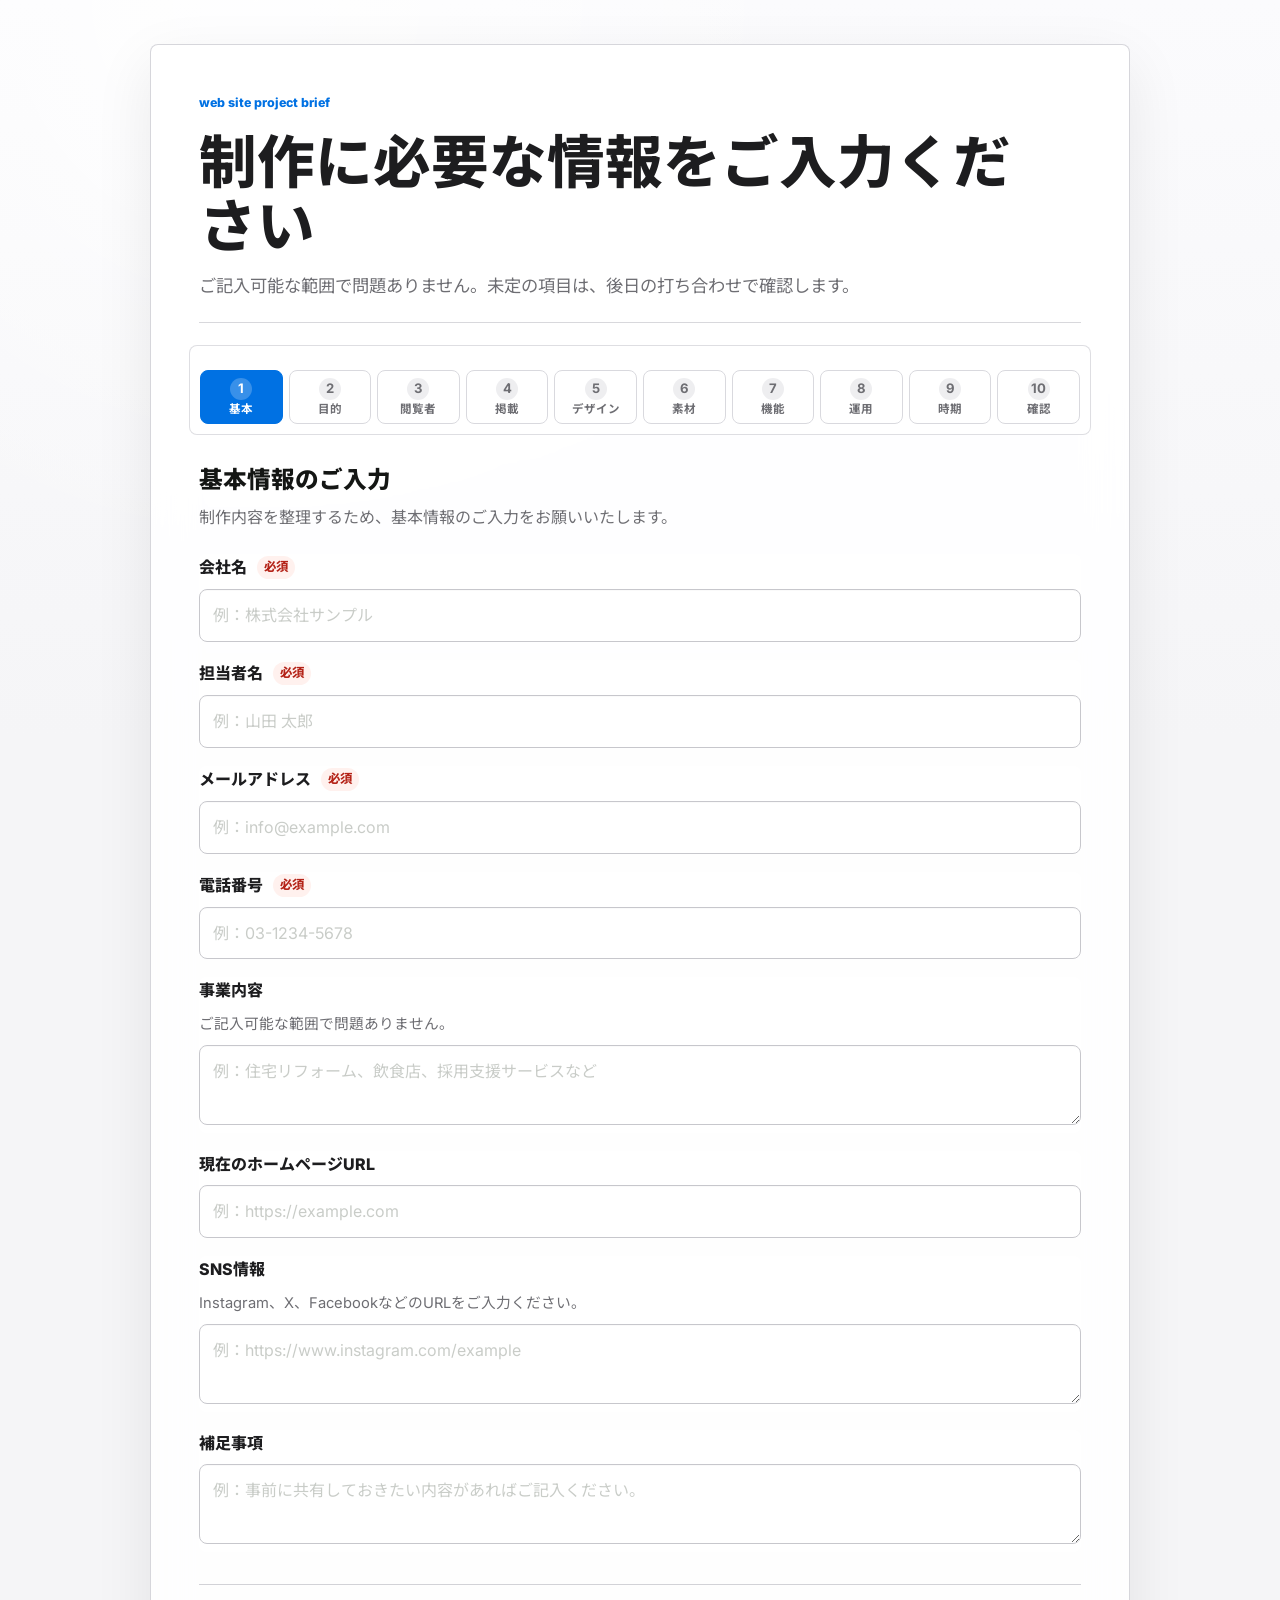
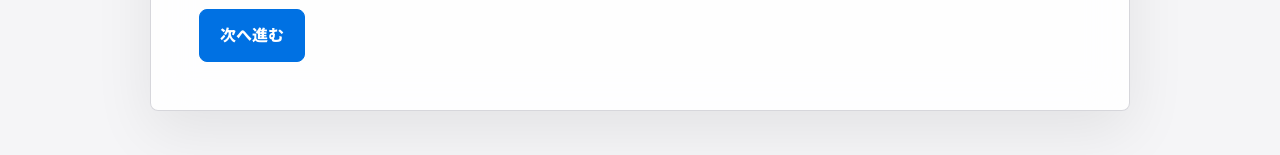
==== commit 4391bbe9: "Fix customer form default mode" ====
--- a/index.html
+++ b/index.html
@@ -8,7 +8,7 @@
       name="description"
       content="ホームページ制作の初回相談に向けたヒアリングフォームです。"
     />
-    <link rel="stylesheet" href="./styles.css?v=20260622-dark-meeting-edit" />
+    <link rel="stylesheet" href="./styles.css?v=20260622-customer-link-mode" />
   </head>
   <body>
     <main class="app-shell">
@@ -62,6 +62,6 @@
     </div>
 
     <script src="./config.js?v=20260525"></script>
-    <script src="./app.js?v=20260622-dark-meeting-edit"></script>
+    <script src="./app.js?v=20260622-customer-link-mode"></script>
   </body>
 </html>
--- a/styles.css
+++ b/styles.css
@@ -5785,3 +5785,483 @@
     animation-duration: 0.01ms !important;
   }
 }
+
+/* Meeting edit readability pass */
+body.meeting-sheet-mode {
+  --meeting-bg: #070708;
+  --meeting-panel: #101114;
+  --meeting-panel-2: #15161a;
+  --meeting-panel-3: #1c1d22;
+  --meeting-line: #2b2c33;
+  --meeting-line-strong: #3d3f48;
+  --meeting-text: #f5f5f7;
+  --meeting-muted: #a5a6ad;
+  --meeting-subtle: #74757d;
+  --meeting-blue: #0a84ff;
+  --meeting-blue-soft: rgba(10, 132, 255, 0.16);
+  --meeting-danger: #ff6b63;
+}
+
+body.meeting-sheet-mode .form-panel {
+  background: var(--meeting-bg);
+}
+
+body.meeting-sheet-mode .meeting-sheet {
+  max-width: 1320px;
+  margin: 0 auto;
+  gap: 12px;
+}
+
+body.meeting-sheet-mode .meeting-sheet-review-section {
+  display: grid;
+  grid-template-columns: 30px minmax(0, 1fr);
+  gap: 12px;
+  margin-bottom: 12px;
+  padding: 14px;
+  border: 1px solid var(--meeting-line);
+  border-radius: 8px;
+  background: var(--meeting-panel);
+}
+
+body.meeting-sheet-mode .meeting-sheet-detail {
+  display: block;
+  margin: 10px 0;
+  padding: 0;
+  overflow: hidden;
+  border: 1px solid var(--meeting-line);
+  border-radius: 8px;
+  background: var(--meeting-panel);
+  scroll-margin-top: 58px;
+}
+
+body.meeting-sheet-mode .meeting-sheet-detail:first-child {
+  border-top: 1px solid var(--meeting-line);
+}
+
+body.meeting-sheet-mode .meeting-sheet-summary {
+  display: grid;
+  grid-template-columns: 30px minmax(0, 1fr) auto;
+  gap: 12px;
+  align-items: center;
+  min-height: 64px;
+  padding: 13px 15px;
+  list-style: none;
+  cursor: pointer;
+}
+
+body.meeting-sheet-mode .meeting-sheet-summary::-webkit-details-marker {
+  display: none;
+}
+
+body.meeting-sheet-mode .meeting-sheet-summary:hover,
+body.meeting-sheet-mode .meeting-sheet-summary:focus-visible {
+  background: #14151a;
+  outline: 2px solid rgba(10, 132, 255, 0.32);
+  outline-offset: -2px;
+}
+
+body.meeting-sheet-mode .meeting-sheet-detail[open] .meeting-sheet-summary {
+  border-bottom: 1px solid var(--meeting-line);
+  background: #121318;
+}
+
+body.meeting-sheet-mode .meeting-sheet-index {
+  width: 24px;
+  height: 24px;
+  margin: 0;
+  border: 1px solid var(--meeting-line-strong);
+  border-radius: 7px;
+  background: var(--meeting-panel-3);
+  color: #d7d8de;
+  font-size: 0.72rem;
+}
+
+body.meeting-sheet-mode .meeting-sheet-summary-main {
+  display: grid;
+  gap: 2px;
+  min-width: 0;
+}
+
+body.meeting-sheet-mode .meeting-sheet-summary-main h2 {
+  margin: 0;
+  color: var(--meeting-text);
+  font-size: 0.96rem;
+  line-height: 1.35;
+  font-weight: 850;
+}
+
+body.meeting-sheet-mode .meeting-sheet-summary-main span {
+  overflow: hidden;
+  color: var(--meeting-muted);
+  font-size: 0.73rem;
+  line-height: 1.45;
+  text-overflow: ellipsis;
+  white-space: nowrap;
+}
+
+body.meeting-sheet-mode .meeting-sheet-summary-actions {
+  display: inline-flex;
+  align-items: center;
+  justify-content: flex-end;
+  gap: 7px;
+}
+
+body.meeting-sheet-mode .meeting-sheet-review-badge {
+  display: inline-flex;
+  align-items: center;
+  min-height: 24px;
+  padding: 2px 8px;
+  border: 1px solid var(--meeting-line-strong);
+  border-radius: 999px;
+  background: var(--meeting-panel-2);
+  color: #b9bac2;
+  font-size: 0.68rem;
+  font-weight: 800;
+  white-space: nowrap;
+}
+
+body.meeting-sheet-mode .meeting-sheet-detail.has-review-items .meeting-sheet-review-badge {
+  border-color: rgba(10, 132, 255, 0.52);
+  background: var(--meeting-blue-soft);
+  color: #cfe5ff;
+}
+
+body.meeting-sheet-mode .meeting-sheet-detail .meeting-sheet-body {
+  padding: 16px 16px 18px 57px;
+}
+
+body.meeting-sheet-mode .meeting-sheet-detail .step-header,
+body.meeting-sheet-mode .meeting-sheet-detail .schedule-step-header {
+  display: none;
+}
+
+body.meeting-sheet-mode .meeting-sheet-body > .step,
+body.meeting-sheet-mode .meeting-sheet-body > .review-needed-step-page,
+body.meeting-sheet-mode .schedule-step {
+  background: transparent;
+}
+
+body.meeting-sheet-mode .fields {
+  grid-template-columns: repeat(2, minmax(0, 1fr));
+  gap: 15px 16px;
+}
+
+body.meeting-sheet-mode .field,
+body.meeting-sheet-mode fieldset.field,
+body.meeting-sheet-mode .contents-tri-field,
+body.meeting-sheet-mode .features-tri-field {
+  padding: 0;
+  border: 0;
+  border-radius: 0;
+  background: transparent;
+  box-shadow: none;
+}
+
+body.meeting-sheet-mode .field:has(textarea),
+body.meeting-sheet-mode fieldset.field,
+body.meeting-sheet-mode .contents-tri-field,
+body.meeting-sheet-mode .features-tri-field {
+  grid-column: 1 / -1;
+}
+
+body.meeting-sheet-mode .field label,
+body.meeting-sheet-mode .field legend {
+  color: #e8e8ec;
+  font-size: 0.82rem;
+  line-height: 1.35;
+  font-weight: 800;
+}
+
+body.meeting-sheet-mode .hint,
+body.meeting-sheet-mode .choice-note,
+body.meeting-sheet-mode .schedule-side-note,
+body.meeting-sheet-mode .field-hint {
+  margin: 0;
+  color: var(--meeting-muted);
+  font-size: 0.76rem;
+  line-height: 1.55;
+}
+
+body.meeting-sheet-mode .required {
+  min-height: 18px;
+  border: 1px solid rgba(255, 107, 99, 0.35);
+  background: rgba(255, 107, 99, 0.16);
+  color: #ffc2bd;
+  padding: 1px 7px;
+  font-size: 0.66rem;
+}
+
+body.meeting-sheet-mode .control-shell {
+  background: transparent;
+}
+
+body.meeting-sheet-mode input,
+body.meeting-sheet-mode textarea,
+body.meeting-sheet-mode select {
+  min-height: 42px;
+  border: 1px solid var(--meeting-line-strong);
+  border-radius: 8px;
+  background: #0b0c0f;
+  color: #ffffff;
+  padding: 10px 12px;
+  font-size: 0.88rem;
+  box-shadow: none;
+}
+
+body.meeting-sheet-mode textarea {
+  min-height: 92px;
+}
+
+body.meeting-sheet-mode input::placeholder,
+body.meeting-sheet-mode textarea::placeholder {
+  color: #6d6e76;
+  opacity: 1;
+}
+
+body.meeting-sheet-mode input:hover,
+body.meeting-sheet-mode textarea:hover,
+body.meeting-sheet-mode select:hover {
+  border-color: #5a5c66;
+  background: #0f1014;
+}
+
+body.meeting-sheet-mode input:focus,
+body.meeting-sheet-mode textarea:focus,
+body.meeting-sheet-mode select:focus,
+body.meeting-sheet-mode .option-card:has(input:focus-visible),
+body.meeting-sheet-mode .purpose-card:has(input:focus-visible),
+body.meeting-sheet-mode .audience-card:has(input:focus-visible),
+body.meeting-sheet-mode .tri-controls label:has(input:focus-visible),
+body.meeting-sheet-mode .contents-tri-controls label:has(input:focus-visible),
+body.meeting-sheet-mode .features-tri-controls label:has(input:focus-visible) {
+  border-color: var(--meeting-blue);
+  outline: 2px solid rgba(10, 132, 255, 0.34);
+  outline-offset: 2px;
+  box-shadow: none;
+}
+
+body.meeting-sheet-mode .option-grid,
+body.meeting-sheet-mode .purpose-option-grid,
+body.meeting-sheet-mode .audience-option-grid {
+  grid-template-columns: repeat(auto-fit, minmax(180px, 1fr));
+  gap: 8px;
+}
+
+body.meeting-sheet-mode .option-card,
+body.meeting-sheet-mode .purpose-card,
+body.meeting-sheet-mode .audience-card {
+  min-height: 42px;
+  border: 1px solid var(--meeting-line);
+  border-radius: 8px;
+  background: var(--meeting-panel-2);
+  color: #e7e7eb;
+  padding: 9px 11px;
+  font-size: 0.82rem;
+  box-shadow: none;
+}
+
+body.meeting-sheet-mode .purpose-icon,
+body.meeting-sheet-mode .audience-icon {
+  display: block;
+  width: 20px;
+  height: 20px;
+  opacity: 0.9;
+}
+
+body.meeting-sheet-mode .purpose-check,
+body.meeting-sheet-mode .audience-check {
+  display: grid;
+}
+
+body.meeting-sheet-mode .option-card:hover,
+body.meeting-sheet-mode .purpose-card:hover,
+body.meeting-sheet-mode .audience-card:hover {
+  border-color: #5a5c66;
+  background: var(--meeting-panel-3);
+}
+
+body.meeting-sheet-mode .option-card:has(input:checked),
+body.meeting-sheet-mode .purpose-card:has(input:checked),
+body.meeting-sheet-mode .audience-card:has(input:checked) {
+  border-color: rgba(10, 132, 255, 0.72);
+  background: rgba(10, 132, 255, 0.18);
+  color: #ffffff;
+}
+
+body.meeting-sheet-mode .tri-list {
+  gap: 8px;
+}
+
+body.meeting-sheet-mode .tri-row,
+body.meeting-sheet-mode .contents-tri-row,
+body.meeting-sheet-mode .features-tri-row {
+  grid-template-columns: minmax(220px, 1fr) auto;
+  min-height: 46px;
+  border: 1px solid var(--meeting-line);
+  border-radius: 8px;
+  background: var(--meeting-panel-2);
+  padding: 8px 10px;
+}
+
+body.meeting-sheet-mode .tri-label,
+body.meeting-sheet-mode .contents-tri-label,
+body.meeting-sheet-mode .features-tri-label {
+  color: #e7e7eb;
+  font-size: 0.84rem;
+}
+
+body.meeting-sheet-mode .feature-description {
+  color: var(--meeting-muted);
+}
+
+body.meeting-sheet-mode .tri-controls,
+body.meeting-sheet-mode .contents-tri-controls,
+body.meeting-sheet-mode .features-tri-controls {
+  border-color: var(--meeting-line-strong);
+}
+
+body.meeting-sheet-mode .tri-controls label,
+body.meeting-sheet-mode .contents-tri-controls label,
+body.meeting-sheet-mode .features-tri-controls label {
+  min-height: 30px;
+  border-color: var(--meeting-line-strong);
+  background: #0d0e11;
+  color: #b9bac2;
+  padding: 5px 9px;
+  font-size: 0.76rem;
+}
+
+body.meeting-sheet-mode .tri-controls label:hover,
+body.meeting-sheet-mode .contents-tri-controls label:hover,
+body.meeting-sheet-mode .features-tri-controls label:hover {
+  background: var(--meeting-panel-3);
+  color: #ffffff;
+}
+
+body.meeting-sheet-mode .tri-controls label:has(input:checked),
+body.meeting-sheet-mode .contents-tri-controls label:has(input:checked),
+body.meeting-sheet-mode .features-tri-controls label:has(input:checked) {
+  border-color: rgba(10, 132, 255, 0.72);
+  background: rgba(10, 132, 255, 0.22);
+  color: #ffffff;
+}
+
+body.meeting-sheet-mode .review-needed-summary {
+  border-color: rgba(10, 132, 255, 0.32);
+  background: rgba(10, 132, 255, 0.12);
+}
+
+body.meeting-sheet-mode .review-needed-group,
+body.meeting-sheet-mode .review-needed-item {
+  border-color: var(--meeting-line);
+  background: var(--meeting-panel-2);
+}
+
+body.meeting-sheet-mode .review-needed-list-large {
+  background: #0c0d10;
+}
+
+@media (max-width: 1024px) {
+  body.meeting-sheet-mode .meeting-sheet-detail .meeting-sheet-body {
+    padding-left: 16px;
+  }
+
+  body.meeting-sheet-mode .fields {
+    grid-template-columns: 1fr;
+  }
+}
+
+@media (max-width: 760px) {
+  body.meeting-sheet-mode .meeting-sheet-review-section {
+    grid-template-columns: 24px minmax(0, 1fr);
+    padding: 11px;
+  }
+
+  body.meeting-sheet-mode .meeting-sheet-summary {
+    grid-template-columns: 24px minmax(0, 1fr);
+    gap: 9px;
+    padding: 11px;
+  }
+
+  body.meeting-sheet-mode .meeting-sheet-summary-actions {
+    grid-column: 2;
+    justify-content: flex-start;
+  }
+
+  body.meeting-sheet-mode .meeting-sheet-summary-main span {
+    white-space: normal;
+  }
+
+  body.meeting-sheet-mode .meeting-sheet-detail .meeting-sheet-body {
+    padding: 12px;
+  }
+
+  body.meeting-sheet-mode .option-grid,
+  body.meeting-sheet-mode .purpose-option-grid,
+  body.meeting-sheet-mode .audience-option-grid,
+  body.meeting-sheet-mode .tri-row,
+  body.meeting-sheet-mode .contents-tri-row,
+  body.meeting-sheet-mode .features-tri-row {
+    grid-template-columns: 1fr;
+  }
+}
+
+/* Meeting edit contrast hardening */
+body.meeting-sheet-mode .meeting-sheet-section:not(.meeting-sheet-detail) {
+  background: transparent;
+}
+
+body.meeting-sheet-mode .meeting-sheet-section:not(.meeting-sheet-detail) .meeting-sheet-body {
+  background: transparent;
+}
+
+body.meeting-sheet-mode .field,
+body.meeting-sheet-mode .field:is(fieldset),
+body.meeting-sheet-mode fieldset.field,
+body.meeting-sheet-mode .control-shell,
+body.meeting-sheet-mode .contents-tri-field,
+body.meeting-sheet-mode .features-tri-field {
+  border: 0 !important;
+  background: transparent !important;
+  box-shadow: none !important;
+}
+
+body.meeting-sheet-mode .field label,
+body.meeting-sheet-mode .field legend,
+body.meeting-sheet-mode .hint,
+body.meeting-sheet-mode .choice-note,
+body.meeting-sheet-mode .schedule-side-note {
+  background: transparent !important;
+}
+
+body.meeting-sheet-mode .field > label,
+body.meeting-sheet-mode .field legend {
+  margin: 0 0 2px;
+  color: #f0f0f3 !important;
+}
+
+body.meeting-sheet-mode .hint,
+body.meeting-sheet-mode .choice-note,
+body.meeting-sheet-mode .schedule-side-note {
+  color: #a8a9b1 !important;
+}
+
+body.meeting-sheet-mode .required {
+  border-color: rgba(255, 107, 99, 0.45) !important;
+  background: rgba(255, 107, 99, 0.18) !important;
+  color: #ffd1cd !important;
+}
+
+body.meeting-sheet-mode input,
+body.meeting-sheet-mode textarea,
+body.meeting-sheet-mode select {
+  border-color: #3d3f48 !important;
+  background: #0b0c0f !important;
+  color: #ffffff !important;
+}
+
+body.meeting-sheet-mode input::placeholder,
+body.meeting-sheet-mode textarea::placeholder {
+  color: #73747d !important;
+  opacity: 1 !important;
+}
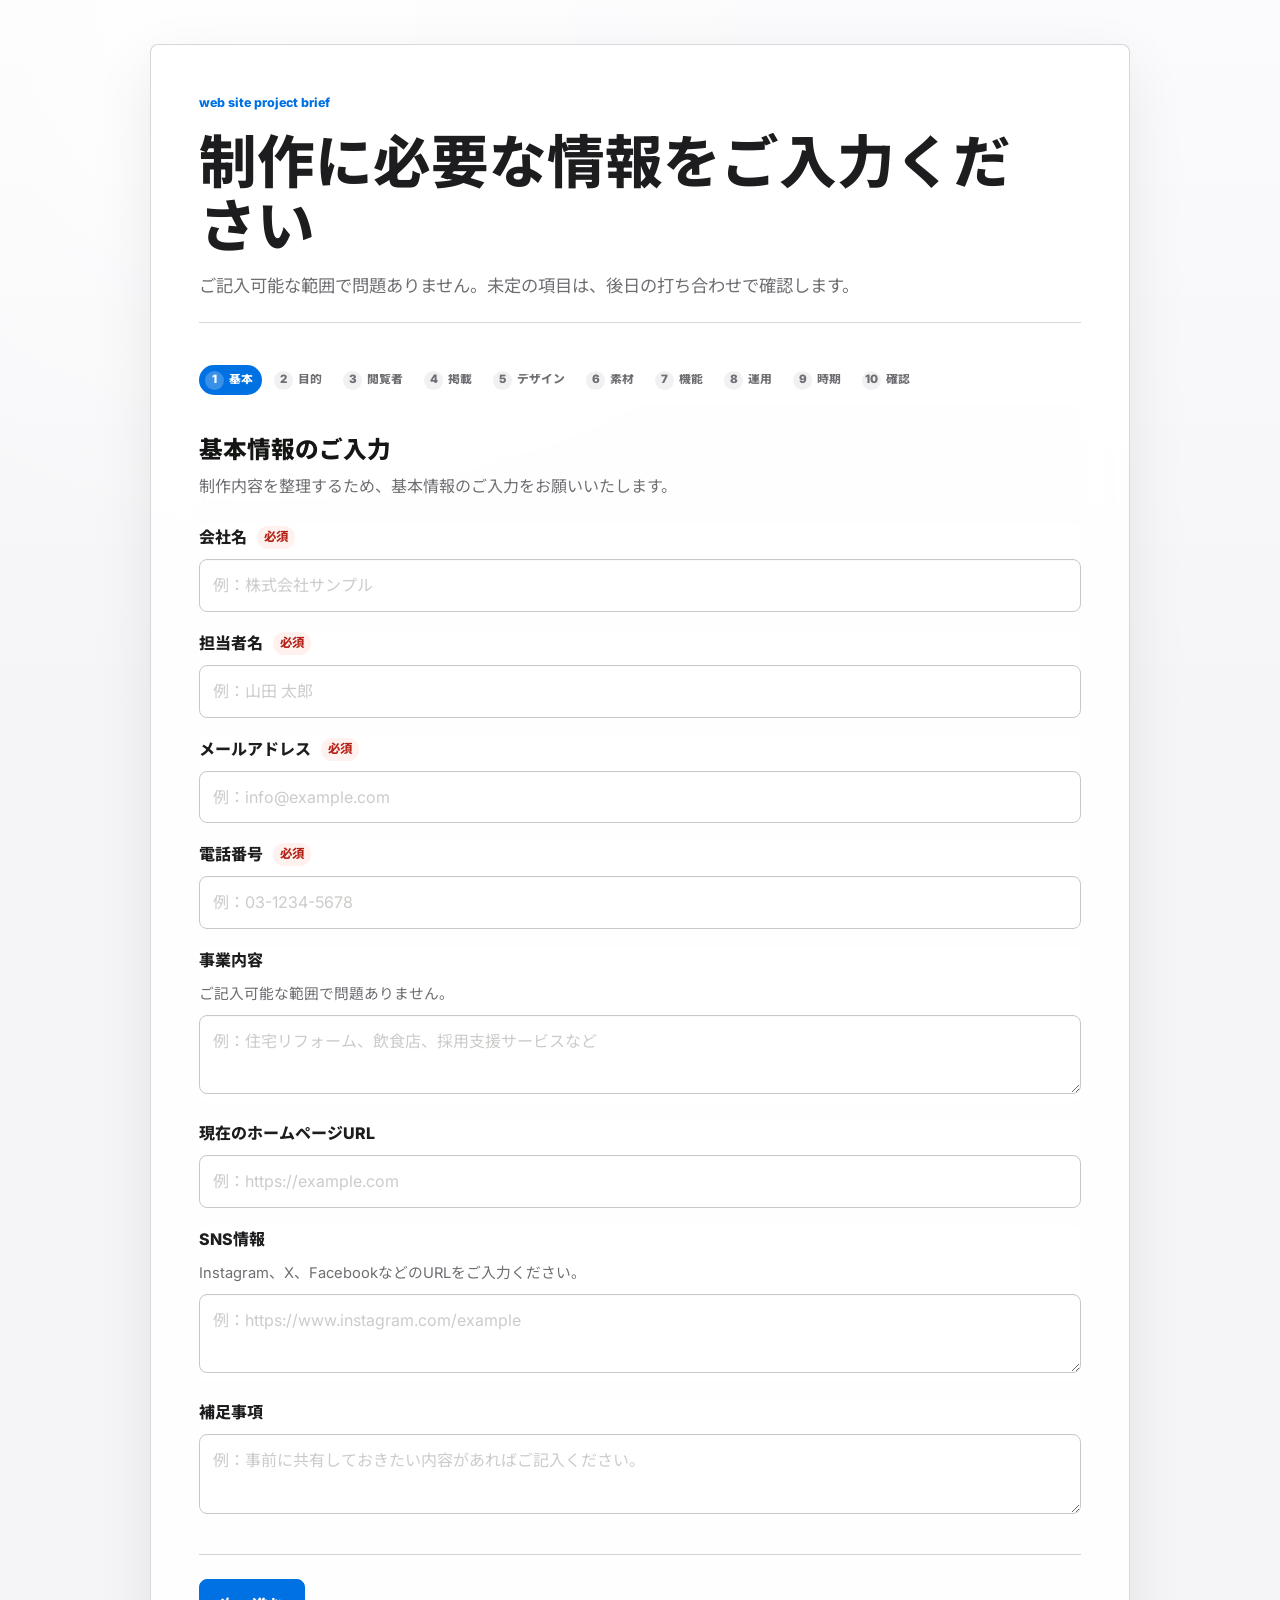
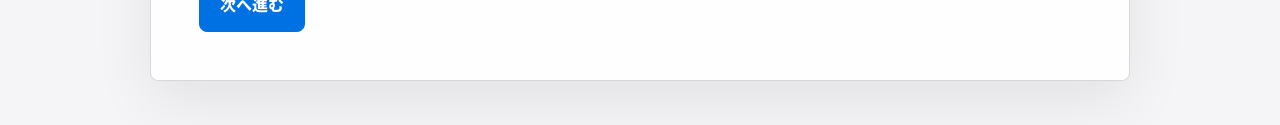
==== commit 530ee6f1: "Slim customer form step navigation" ====
--- a/index.html
+++ b/index.html
@@ -8,7 +8,7 @@
       name="description"
       content="ホームページ制作の初回相談に向けたヒアリングフォームです。"
     />
-    <link rel="stylesheet" href="./styles.css?v=20260622-customer-link-mode" />
+    <link rel="stylesheet" href="./styles.css?v=20260622-slim-customer-steps" />
   </head>
   <body>
     <main class="app-shell">
@@ -62,6 +62,6 @@
     </div>
 
     <script src="./config.js?v=20260525"></script>
-    <script src="./app.js?v=20260622-customer-link-mode"></script>
+    <script src="./app.js?v=20260622-slim-customer-steps"></script>
   </body>
 </html>
--- a/styles.css
+++ b/styles.css
@@ -6265,3 +6265,102 @@
   color: #73747d !important;
   opacity: 1 !important;
 }
+
+/* Customer form slim step navigation */
+body:not(.meeting-sheet-mode):not(.admin-mode) .progress-wrap {
+  margin: 0 0 28px;
+  padding: 8px 0 10px;
+  border: 0;
+  border-radius: 0;
+  background: rgba(255, 255, 255, 0.88);
+  box-shadow: none;
+}
+
+body:not(.meeting-sheet-mode):not(.admin-mode) .step-jump-nav {
+  display: flex;
+  flex-wrap: wrap;
+  gap: 6px;
+  margin-top: 12px;
+  padding: 0;
+  border: 0;
+  background: transparent;
+}
+
+body:not(.meeting-sheet-mode):not(.admin-mode) .step-jump-button {
+  display: inline-flex;
+  align-items: center;
+  justify-content: center;
+  gap: 5px;
+  min-width: 0;
+  min-height: 30px;
+  border: 1px solid transparent;
+  border-radius: 999px;
+  background: transparent;
+  color: #6e6e73;
+  padding: 3px 8px 3px 5px;
+  font-size: 0.78rem;
+  font-weight: 800;
+  box-shadow: none;
+  transition: background 160ms ease, border-color 160ms ease, color 160ms ease;
+}
+
+body:not(.meeting-sheet-mode):not(.admin-mode) .step-jump-button:hover,
+body:not(.meeting-sheet-mode):not(.admin-mode) .step-jump-button:focus-visible {
+  border-color: rgba(0, 113, 227, 0.24);
+  background: rgba(0, 113, 227, 0.07);
+  color: #005ecb;
+  transform: none;
+}
+
+body:not(.meeting-sheet-mode):not(.admin-mode) .step-jump-button.active {
+  border-color: rgba(0, 113, 227, 0.16);
+  background: #0071e3;
+  color: #ffffff;
+}
+
+body:not(.meeting-sheet-mode):not(.admin-mode) .step-jump-button.visited:not(.active) {
+  border-color: transparent;
+  background: #eef6ff;
+  color: #0067d8;
+}
+
+body:not(.meeting-sheet-mode):not(.admin-mode) .step-jump-number {
+  width: 19px;
+  height: 19px;
+  flex: 0 0 19px;
+  border-radius: 999px;
+  background: #f1f1f4;
+  color: inherit;
+  font-size: 0.72rem;
+  font-weight: 850;
+}
+
+body:not(.meeting-sheet-mode):not(.admin-mode) .step-jump-button.active .step-jump-number {
+  background: rgba(255, 255, 255, 0.22);
+}
+
+body:not(.meeting-sheet-mode):not(.admin-mode) .step-jump-label {
+  width: auto;
+  max-width: 5em;
+  font-size: 0.74rem;
+  line-height: 1;
+}
+
+@media (max-width: 760px) {
+  body:not(.meeting-sheet-mode):not(.admin-mode) .step-jump-nav {
+    flex-wrap: nowrap;
+    overflow-x: auto;
+    overscroll-behavior-inline: contain;
+    padding: 0 14px 6px;
+    scrollbar-width: none;
+    -webkit-overflow-scrolling: touch;
+  }
+
+  body:not(.meeting-sheet-mode):not(.admin-mode) .step-jump-nav::-webkit-scrollbar {
+    display: none;
+  }
+
+  body:not(.meeting-sheet-mode):not(.admin-mode) .step-jump-button {
+    flex: 0 0 auto;
+  }
+}
